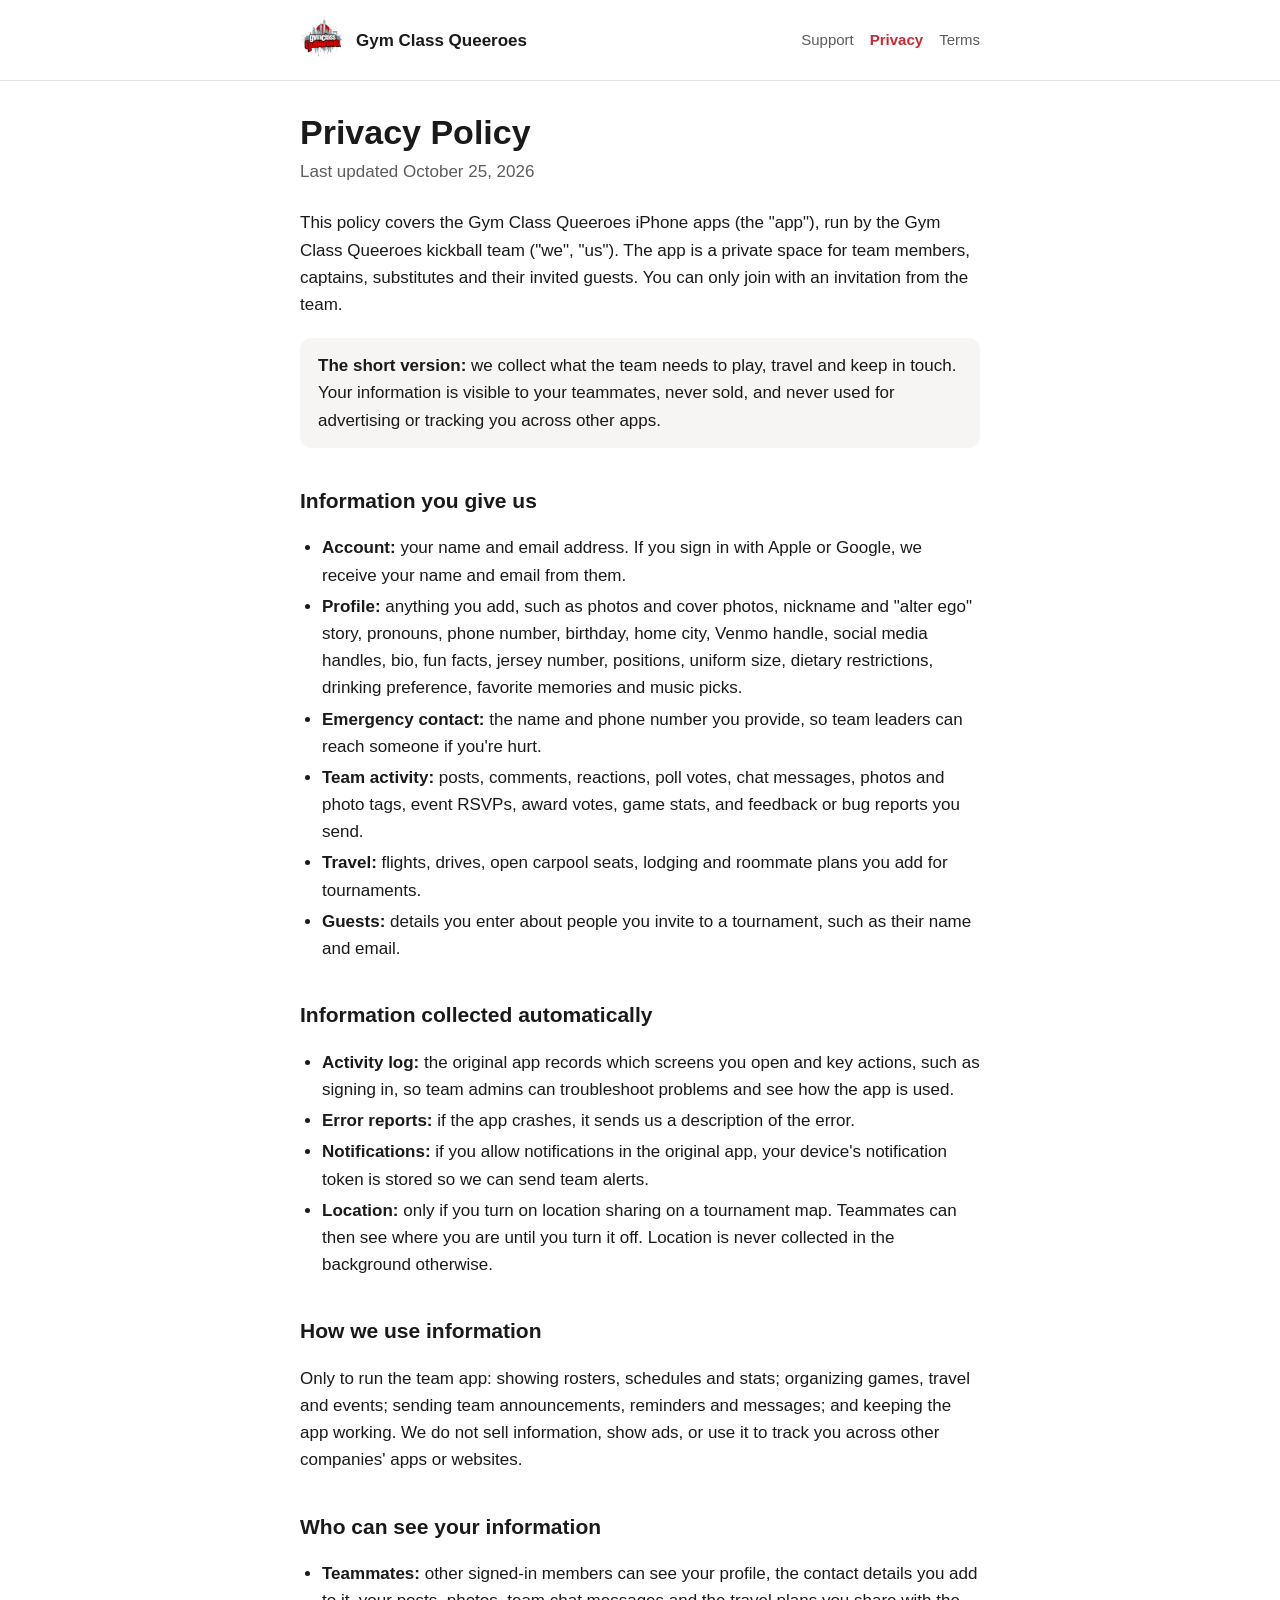
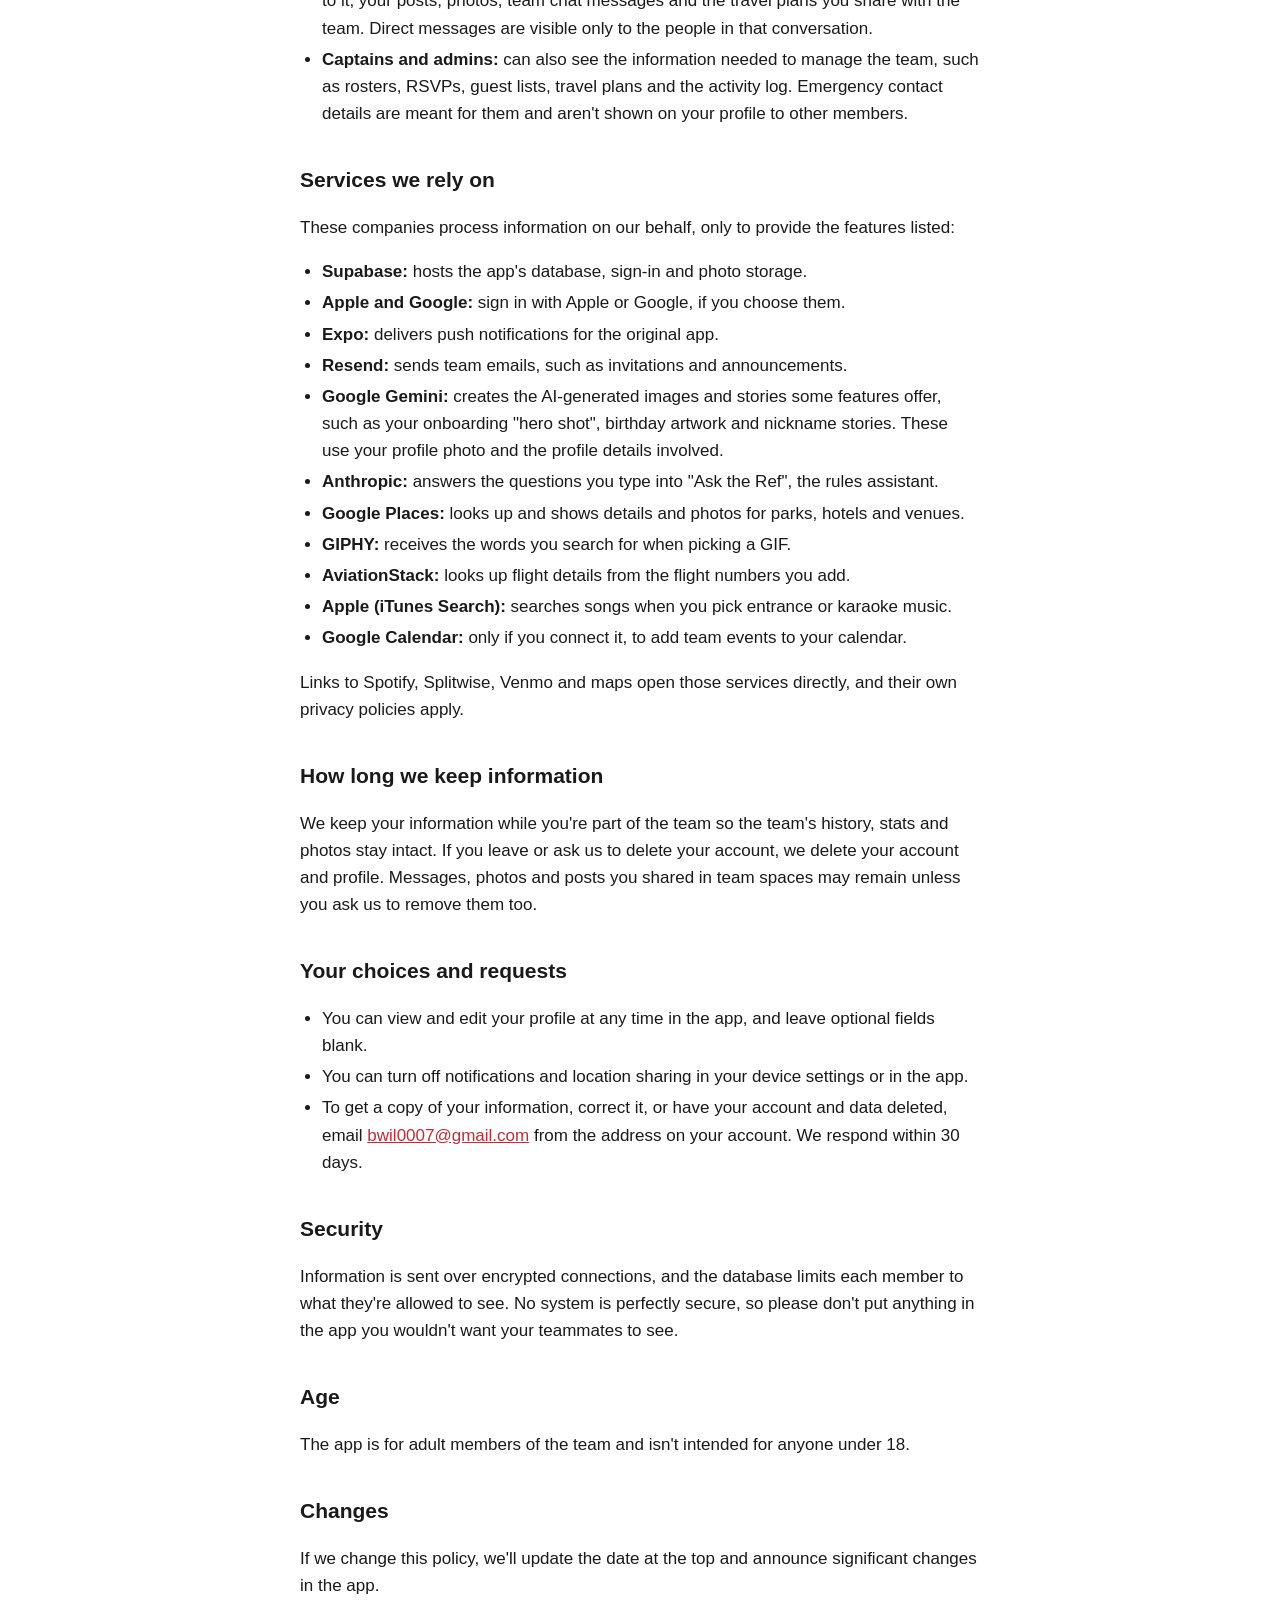
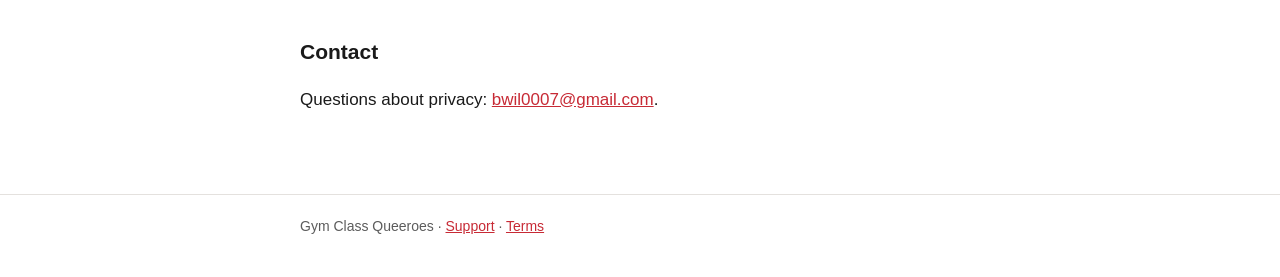
==== privacy/index.html @ 1c6af0f9 "Privacy, terms and support pages for the Gym Class Queeroes app Co-Authored-By: Claude Opus 5.5 <nor" ====
<!doctype html>
<html lang="en">
<head>
  <meta charset="utf-8">
  <meta name="viewport" content="width=device-width, initial-scale=1">
  <title>Privacy Policy · Gym Class Queeroes</title>
  <meta name="description" content="How the Gym Class Queeroes team app collects, uses and shares information.">
  <link rel="icon" href="/logo.png">
  <link rel="stylesheet" href="/style.css">
</head>
<body>
  <header><div class="wrap">
    <a class="home" href="/"><img src="/logo.png" alt=""></a>
    <a class="home" href="/">Gym Class Queeroes</a>
    <nav><a href="/support/">Support</a><a href="/privacy/" aria-current="page">Privacy</a><a href="/terms/">Terms</a></nav>
  </div></header>
  <main><div class="wrap">
    <h1>Privacy Policy</h1>
    <p class="updated">Last updated October 25, 2026</p>

    <p>This policy covers the Gym Class Queeroes iPhone apps (the "app"), run by the Gym Class Queeroes kickball team ("we", "us"). The app is a private space for team members, captains, substitutes and their invited guests. You can only join with an invitation from the team.</p>

    <div class="note"><strong>The short version:</strong> we collect what the team needs to play, travel and keep in touch. Your information is visible to your teammates, never sold, and never used for advertising or tracking you across other apps.</div>

    <h2>Information you give us</h2>
    <ul>
      <li><strong>Account:</strong> your name and email address. If you sign in with Apple or Google, we receive your name and email from them.</li>
      <li><strong>Profile:</strong> anything you add, such as photos and cover photos, nickname and "alter ego" story, pronouns, phone number, birthday, home city, Venmo handle, social media handles, bio, fun facts, jersey number, positions, uniform size, dietary restrictions, drinking preference, favorite memories and music picks.</li>
      <li><strong>Emergency contact:</strong> the name and phone number you provide, so team leaders can reach someone if you're hurt.</li>
      <li><strong>Team activity:</strong> posts, comments, reactions, poll votes, chat messages, photos and photo tags, event RSVPs, award votes, game stats, and feedback or bug reports you send.</li>
      <li><strong>Travel:</strong> flights, drives, open carpool seats, lodging and roommate plans you add for tournaments.</li>
      <li><strong>Guests:</strong> details you enter about people you invite to a tournament, such as their name and email.</li>
    </ul>

    <h2>Information collected automatically</h2>
    <ul>
      <li><strong>Activity log:</strong> the original app records which screens you open and key actions, such as signing in, so team admins can troubleshoot problems and see how the app is used.</li>
      <li><strong>Error reports:</strong> if the app crashes, it sends us a description of the error.</li>
      <li><strong>Notifications:</strong> if you allow notifications in the original app, your device's notification token is stored so we can send team alerts.</li>
      <li><strong>Location:</strong> only if you turn on location sharing on a tournament map. Teammates can then see where you are until you turn it off. Location is never collected in the background otherwise.</li>
    </ul>

    <h2>How we use information</h2>
    <p>Only to run the team app: showing rosters, schedules and stats; organizing games, travel and events; sending team announcements, reminders and messages; and keeping the app working. We do not sell information, show ads, or use it to track you across other companies' apps or websites.</p>

    <h2>Who can see your information</h2>
    <ul>
      <li><strong>Teammates:</strong> other signed-in members can see your profile, the contact details you add to it, your posts, photos, team chat messages and the travel plans you share with the team. Direct messages are visible only to the people in that conversation.</li>
      <li><strong>Captains and admins:</strong> can also see the information needed to manage the team, such as rosters, RSVPs, guest lists, travel plans and the activity log. Emergency contact details are meant for them and aren't shown on your profile to other members.</li>
    </ul>

    <h2>Services we rely on</h2>
    <p>These companies process information on our behalf, only to provide the features listed:</p>
    <ul>
      <li><strong>Supabase:</strong> hosts the app's database, sign-in and photo storage.</li>
      <li><strong>Apple and Google:</strong> sign in with Apple or Google, if you choose them.</li>
      <li><strong>Expo:</strong> delivers push notifications for the original app.</li>
      <li><strong>Resend:</strong> sends team emails, such as invitations and announcements.</li>
      <li><strong>Google Gemini:</strong> creates the AI-generated images and stories some features offer, such as your onboarding "hero shot", birthday artwork and nickname stories. These use your profile photo and the profile details involved.</li>
      <li><strong>Anthropic:</strong> answers the questions you type into "Ask the Ref", the rules assistant.</li>
      <li><strong>Google Places:</strong> looks up and shows details and photos for parks, hotels and venues.</li>
      <li><strong>GIPHY:</strong> receives the words you search for when picking a GIF.</li>
      <li><strong>AviationStack:</strong> looks up flight details from the flight numbers you add.</li>
      <li><strong>Apple (iTunes Search):</strong> searches songs when you pick entrance or karaoke music.</li>
      <li><strong>Google Calendar:</strong> only if you connect it, to add team events to your calendar.</li>
    </ul>
    <p>Links to Spotify, Splitwise, Venmo and maps open those services directly, and their own privacy policies apply.</p>

    <h2>How long we keep information</h2>
    <p>We keep your information while you're part of the team so the team's history, stats and photos stay intact. If you leave or ask us to delete your account, we delete your account and profile. Messages, photos and posts you shared in team spaces may remain unless you ask us to remove them too.</p>

    <h2>Your choices and requests</h2>
    <ul>
      <li>You can view and edit your profile at any time in the app, and leave optional fields blank.</li>
      <li>You can turn off notifications and location sharing in your device settings or in the app.</li>
      <li>To get a copy of your information, correct it, or have your account and data deleted, email <a href="mailto:bwil0007@gmail.com">bwil0007@gmail.com</a> from the address on your account. We respond within 30 days.</li>
    </ul>

    <h2>Security</h2>
    <p>Information is sent over encrypted connections, and the database limits each member to what they're allowed to see. No system is perfectly secure, so please don't put anything in the app you wouldn't want your teammates to see.</p>

    <h2>Age</h2>
    <p>The app is for adult members of the team and isn't intended for anyone under 18.</p>

    <h2>Changes</h2>
    <p>If we change this policy, we'll update the date at the top and announce significant changes in the app.</p>

    <h2>Contact</h2>
    <p>Questions about privacy: <a href="mailto:bwil0007@gmail.com">bwil0007@gmail.com</a>.</p>
  </div></main>
  <footer><div class="wrap">Gym Class Queeroes · <a href="/support/">Support</a> · <a href="/terms/">Terms</a></div></footer>
</body>
</html>
---- style.css ----
:root {
  --brand: #c72a35;
  --bg: #ffffff;
  --surface: #f6f5f4;
  --text: #1a1a1a;
  --muted: #5c5c5c;
  --line: #e4e1de;
}
@media (prefers-color-scheme: dark) {
  :root {
    --brand: #ff6b75;
    --bg: #0f0f0f;
    --surface: #1a1a1a;
    --text: #f2f2f2;
    --muted: #a8a8a8;
    --line: #2c2c2c;
  }
}
* { box-sizing: border-box; }
body {
  margin: 0;
  background: var(--bg);
  color: var(--text);
  font: 17px/1.6 -apple-system, BlinkMacSystemFont, "Segoe UI", Roboto, sans-serif;
}
header {
  border-bottom: 1px solid var(--line);
}
header .wrap {
  display: flex;
  align-items: center;
  gap: 12px;
  padding-top: 14px;
  padding-bottom: 14px;
}
header img { width: 44px; height: 44px; }
header a.home { color: var(--text); font-weight: 700; text-decoration: none; }
nav { margin-left: auto; display: flex; gap: 16px; font-size: 15px; }
nav a { color: var(--muted); text-decoration: none; }
nav a[aria-current="page"] { color: var(--brand); font-weight: 600; }
.wrap { max-width: 720px; margin: 0 auto; padding: 0 20px; }
main { padding: 32px 0 64px; }
h1 { font-size: 34px; line-height: 1.15; margin: 0 0 6px; }
h2 { font-size: 21px; margin: 36px 0 8px; }
.updated { color: var(--muted); margin: 0 0 24px; }
a { color: var(--brand); }
ul { padding-left: 22px; }
li { margin: 4px 0; }
.note {
  background: var(--surface);
  border-radius: 12px;
  padding: 14px 18px;
  margin: 20px 0;
}
.hero { text-align: center; padding-top: 24px; }
.hero img { width: 200px; height: auto; }
.cards { display: grid; gap: 12px; margin-top: 28px; }
.cards a {
  display: block;
  background: var(--surface);
  border-radius: 12px;
  padding: 16px 18px;
  color: var(--text);
  text-decoration: none;
  font-weight: 600;
}
.cards span { display: block; color: var(--muted); font-weight: 400; font-size: 15px; }
footer { border-top: 1px solid var(--line); color: var(--muted); font-size: 14px; padding: 20px 0 40px; }
@media (max-width: 520px) {
  h1 { font-size: 28px; }
  nav { gap: 12px; }
}
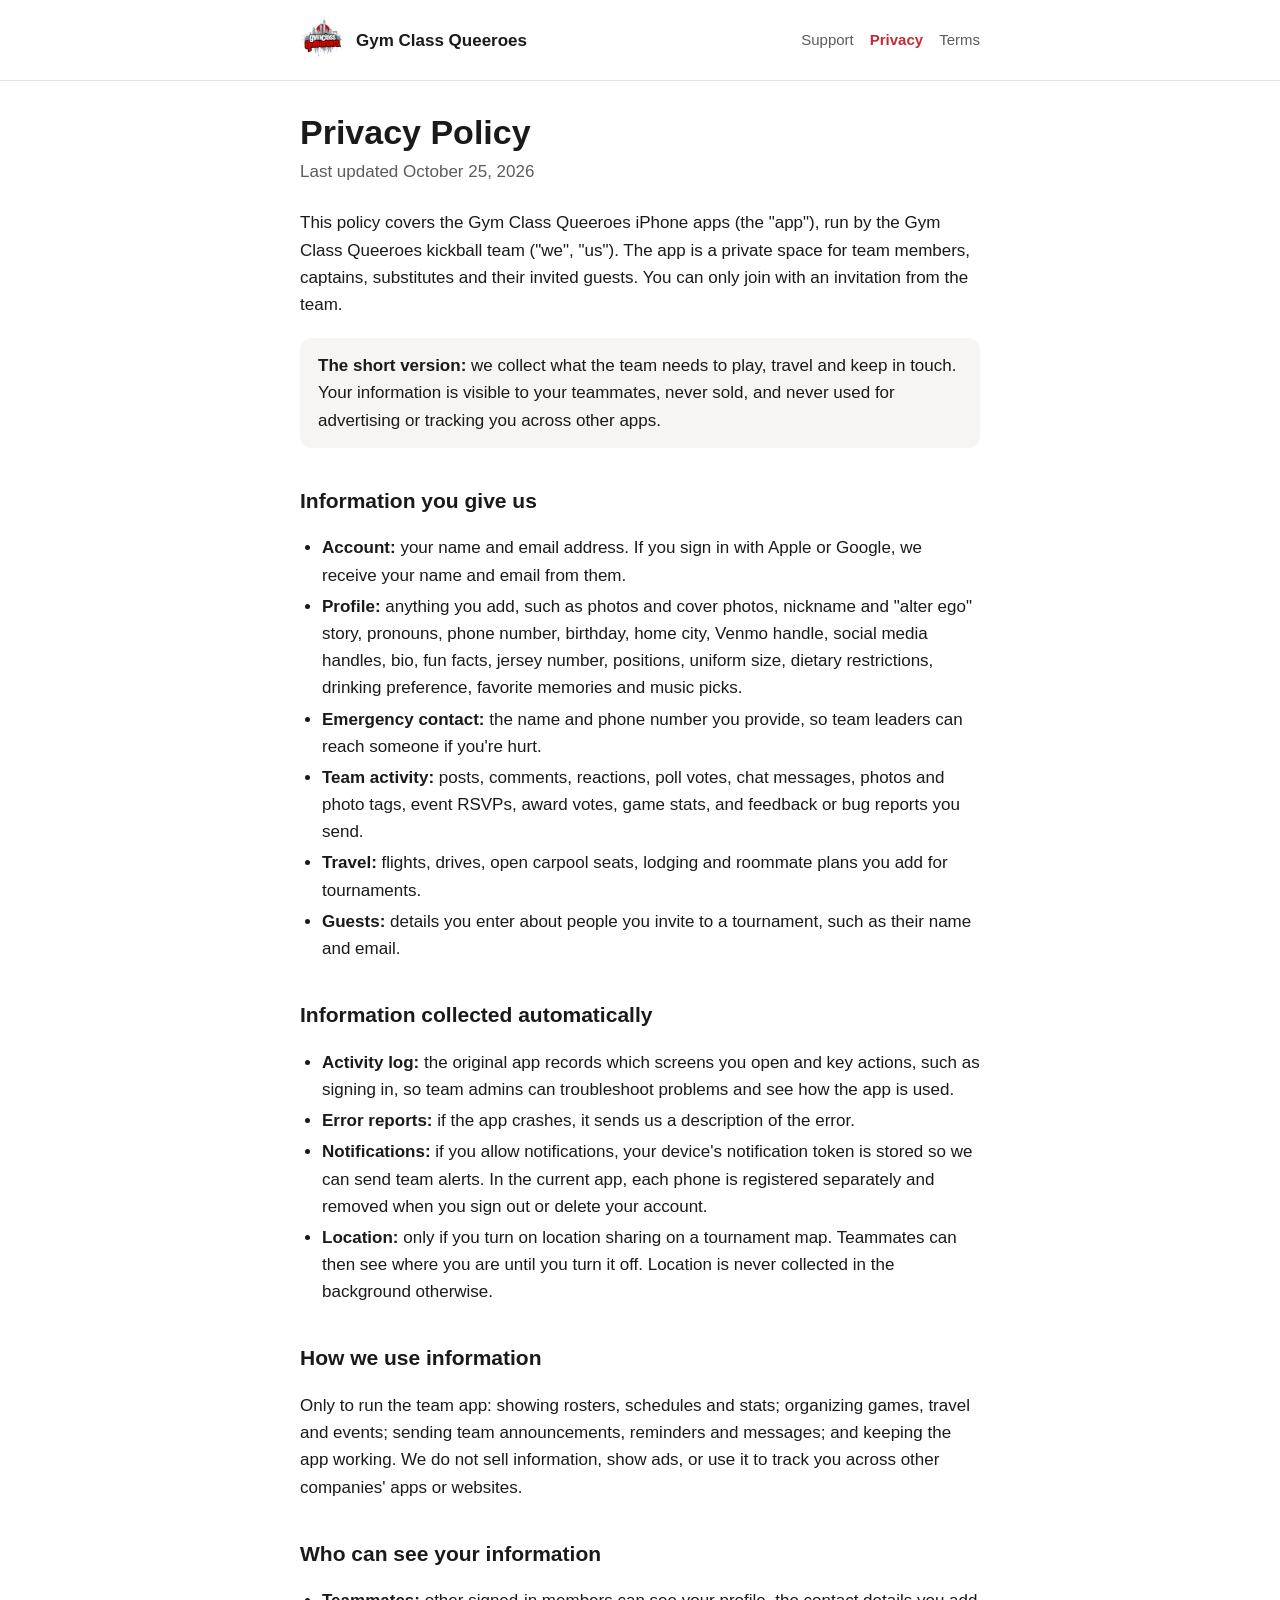
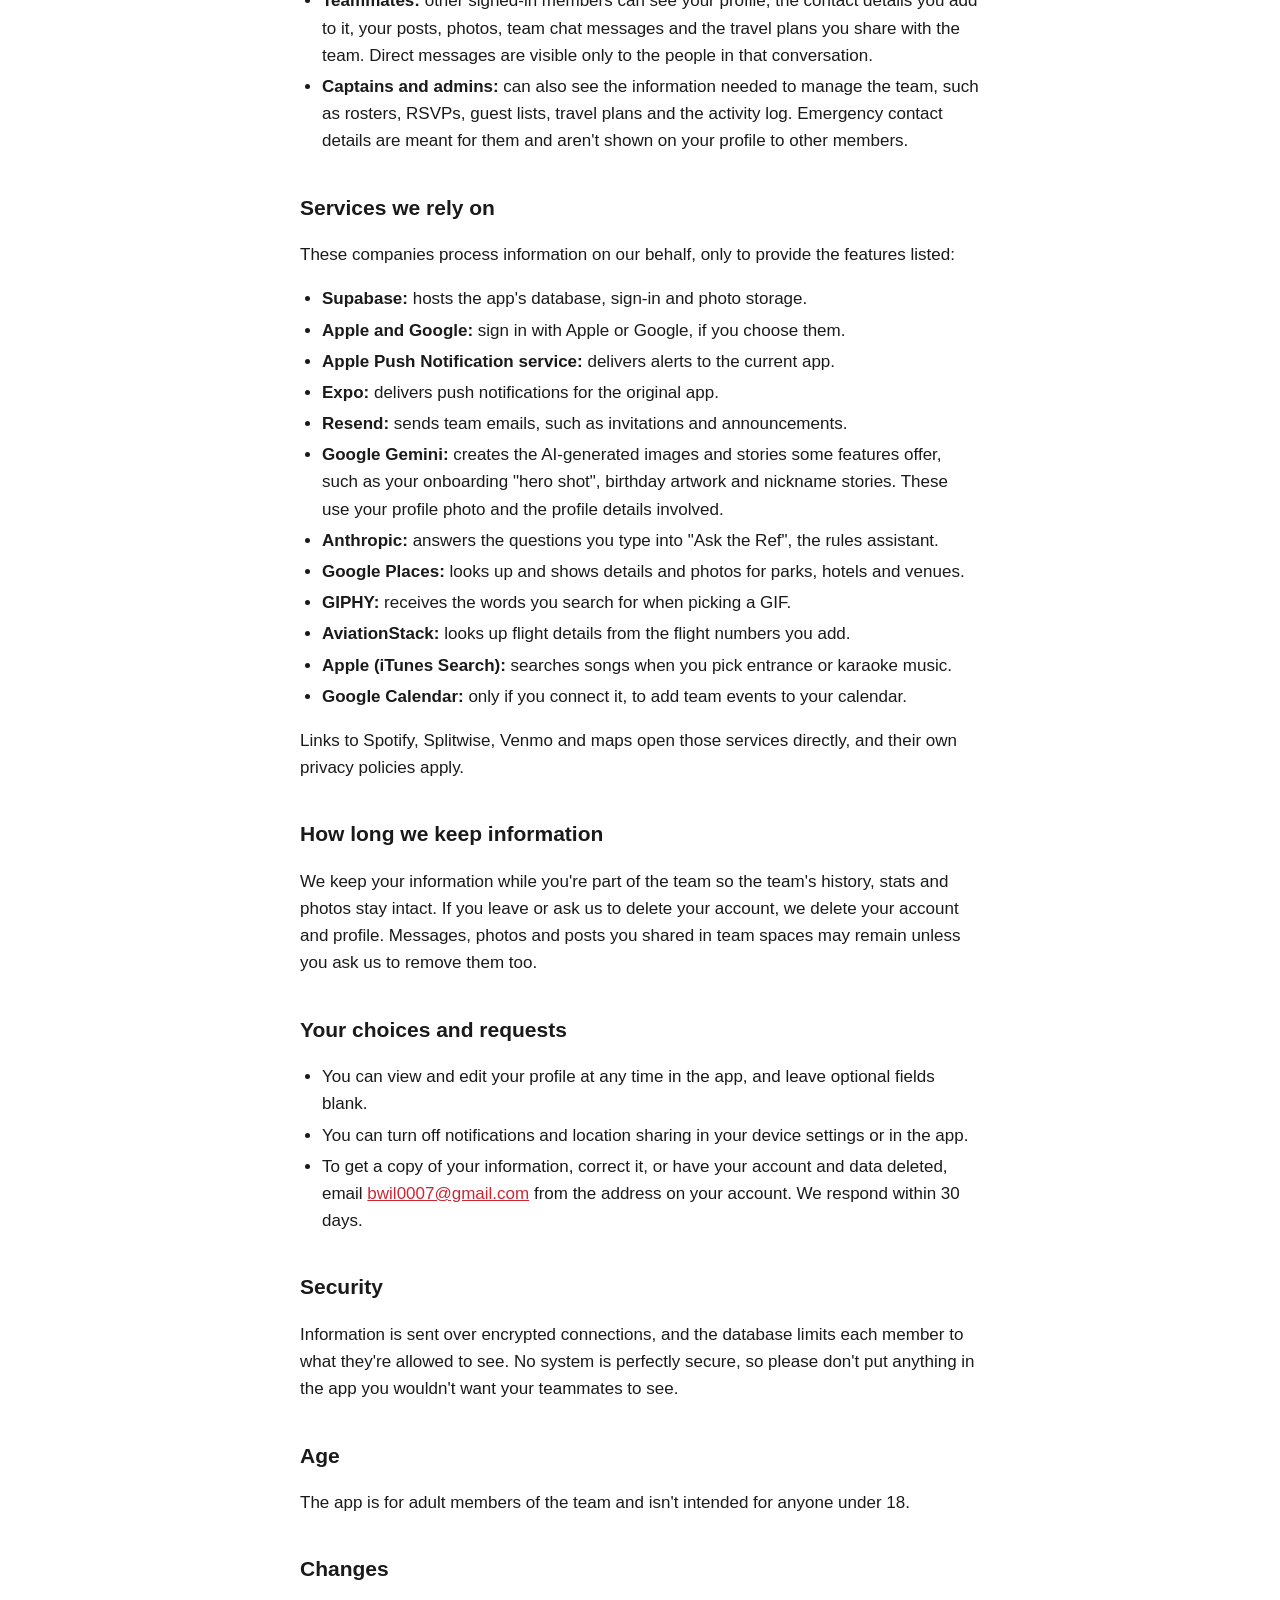
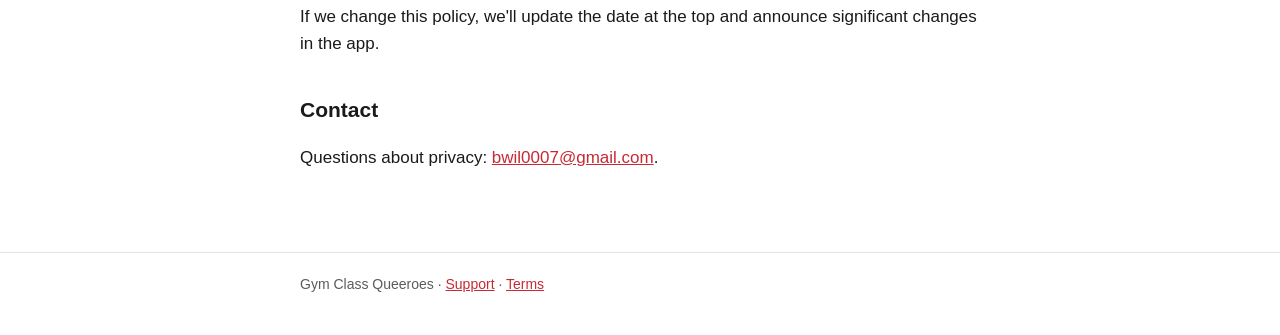
==== commit 9f8eb4ee: "Privacy: notification tokens for the current app and Apple push delivery Co-Authored-By: Claude Opus" ====
--- a/privacy/index.html
+++ b/privacy/index.html
@@ -36,7 +36,7 @@
     <ul>
       <li><strong>Activity log:</strong> the original app records which screens you open and key actions, such as signing in, so team admins can troubleshoot problems and see how the app is used.</li>
       <li><strong>Error reports:</strong> if the app crashes, it sends us a description of the error.</li>
-      <li><strong>Notifications:</strong> if you allow notifications in the original app, your device's notification token is stored so we can send team alerts.</li>
+      <li><strong>Notifications:</strong> if you allow notifications, your device's notification token is stored so we can send team alerts. In the current app, each phone is registered separately and removed when you sign out or delete your account.</li>
       <li><strong>Location:</strong> only if you turn on location sharing on a tournament map. Teammates can then see where you are until you turn it off. Location is never collected in the background otherwise.</li>
     </ul>
 
@@ -54,6 +54,7 @@
     <ul>
       <li><strong>Supabase:</strong> hosts the app's database, sign-in and photo storage.</li>
       <li><strong>Apple and Google:</strong> sign in with Apple or Google, if you choose them.</li>
+      <li><strong>Apple Push Notification service:</strong> delivers alerts to the current app.</li>
       <li><strong>Expo:</strong> delivers push notifications for the original app.</li>
       <li><strong>Resend:</strong> sends team emails, such as invitations and announcements.</li>
       <li><strong>Google Gemini:</strong> creates the AI-generated images and stories some features offer, such as your onboarding "hero shot", birthday artwork and nickname stories. These use your profile photo and the profile details involved.</li>
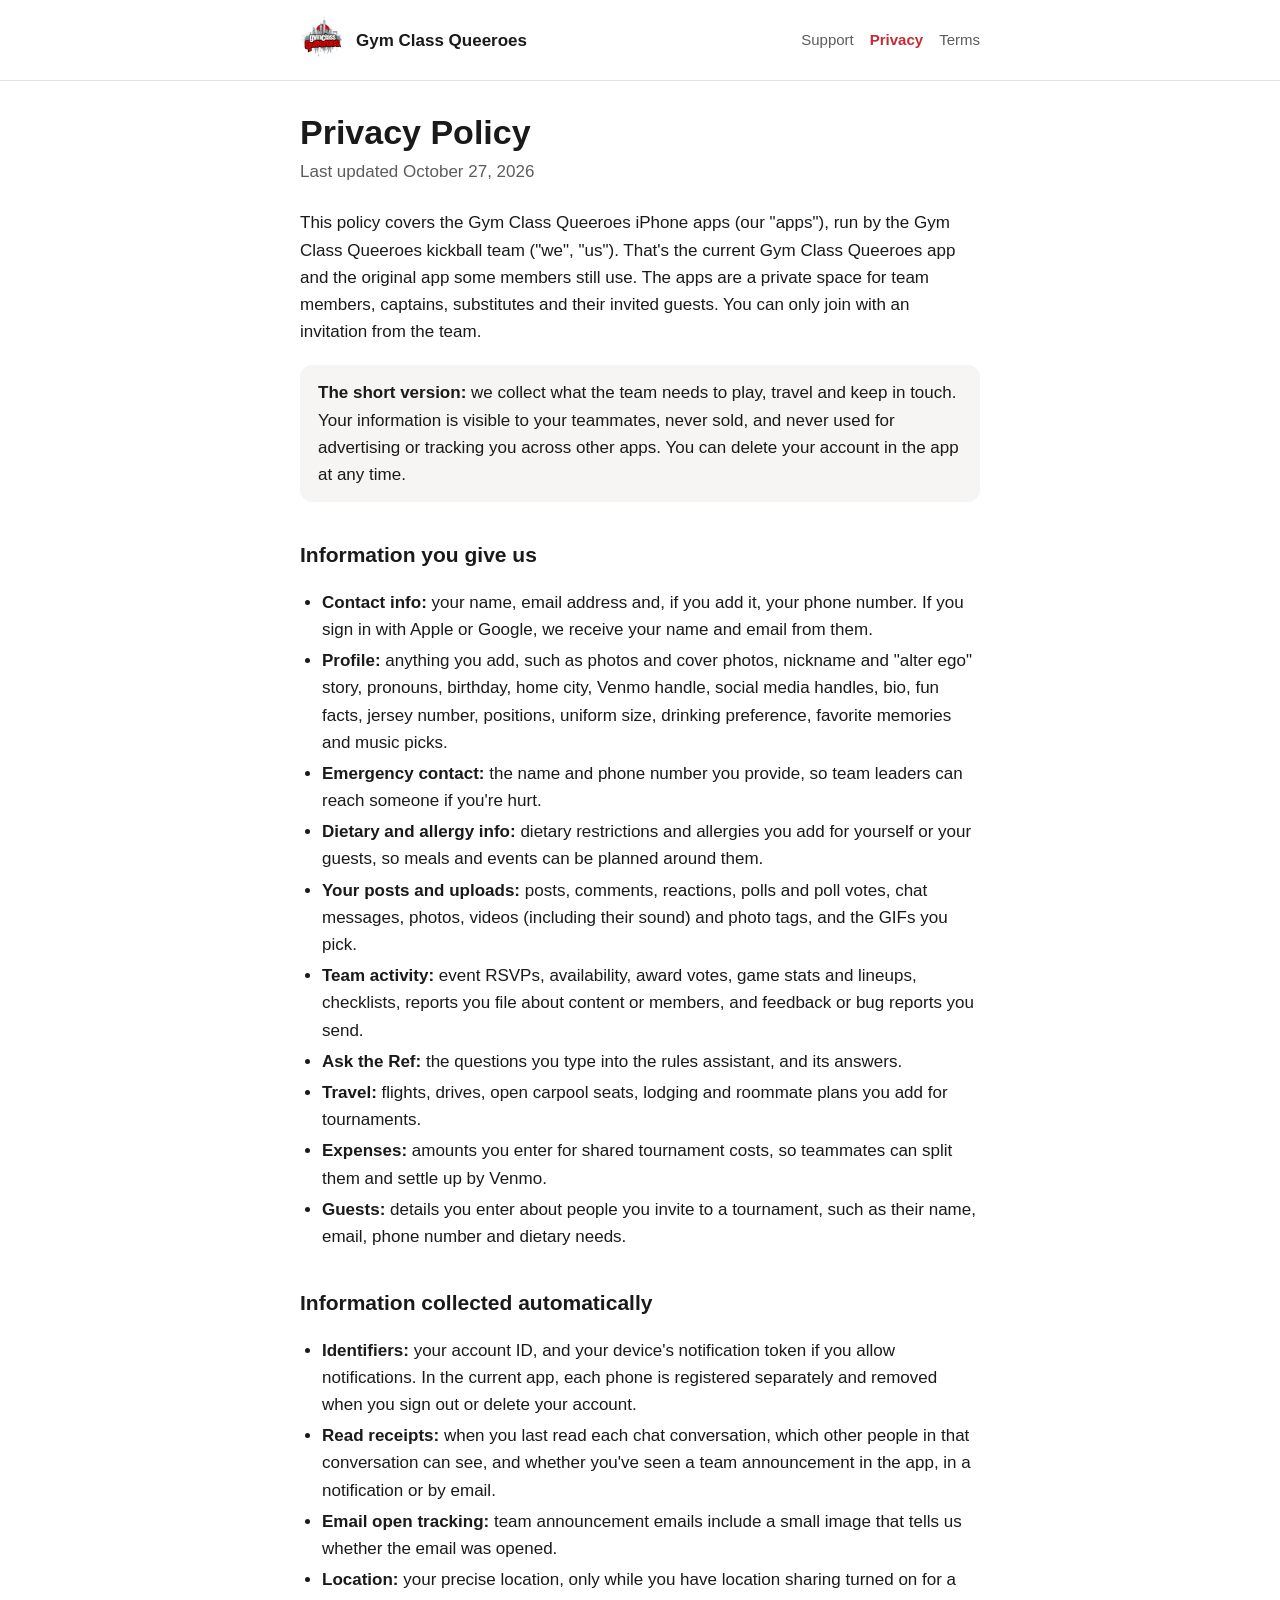
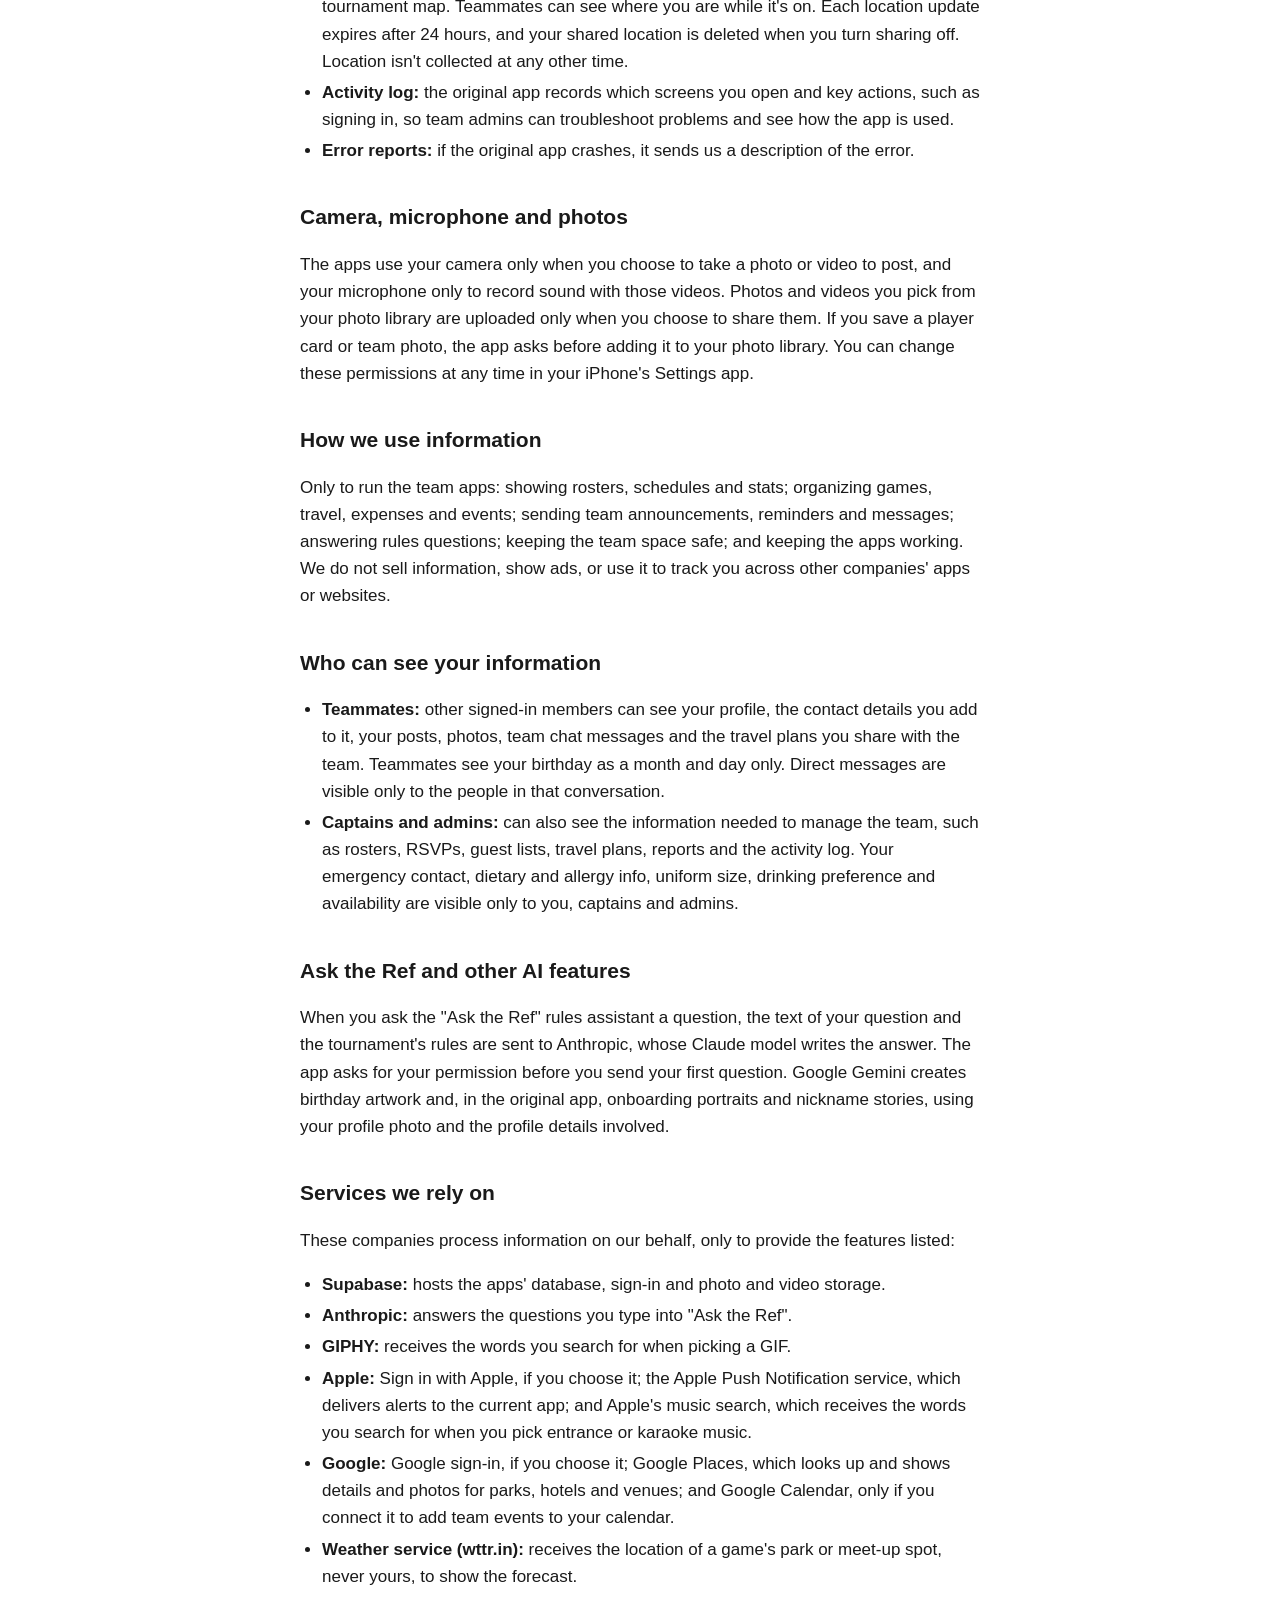
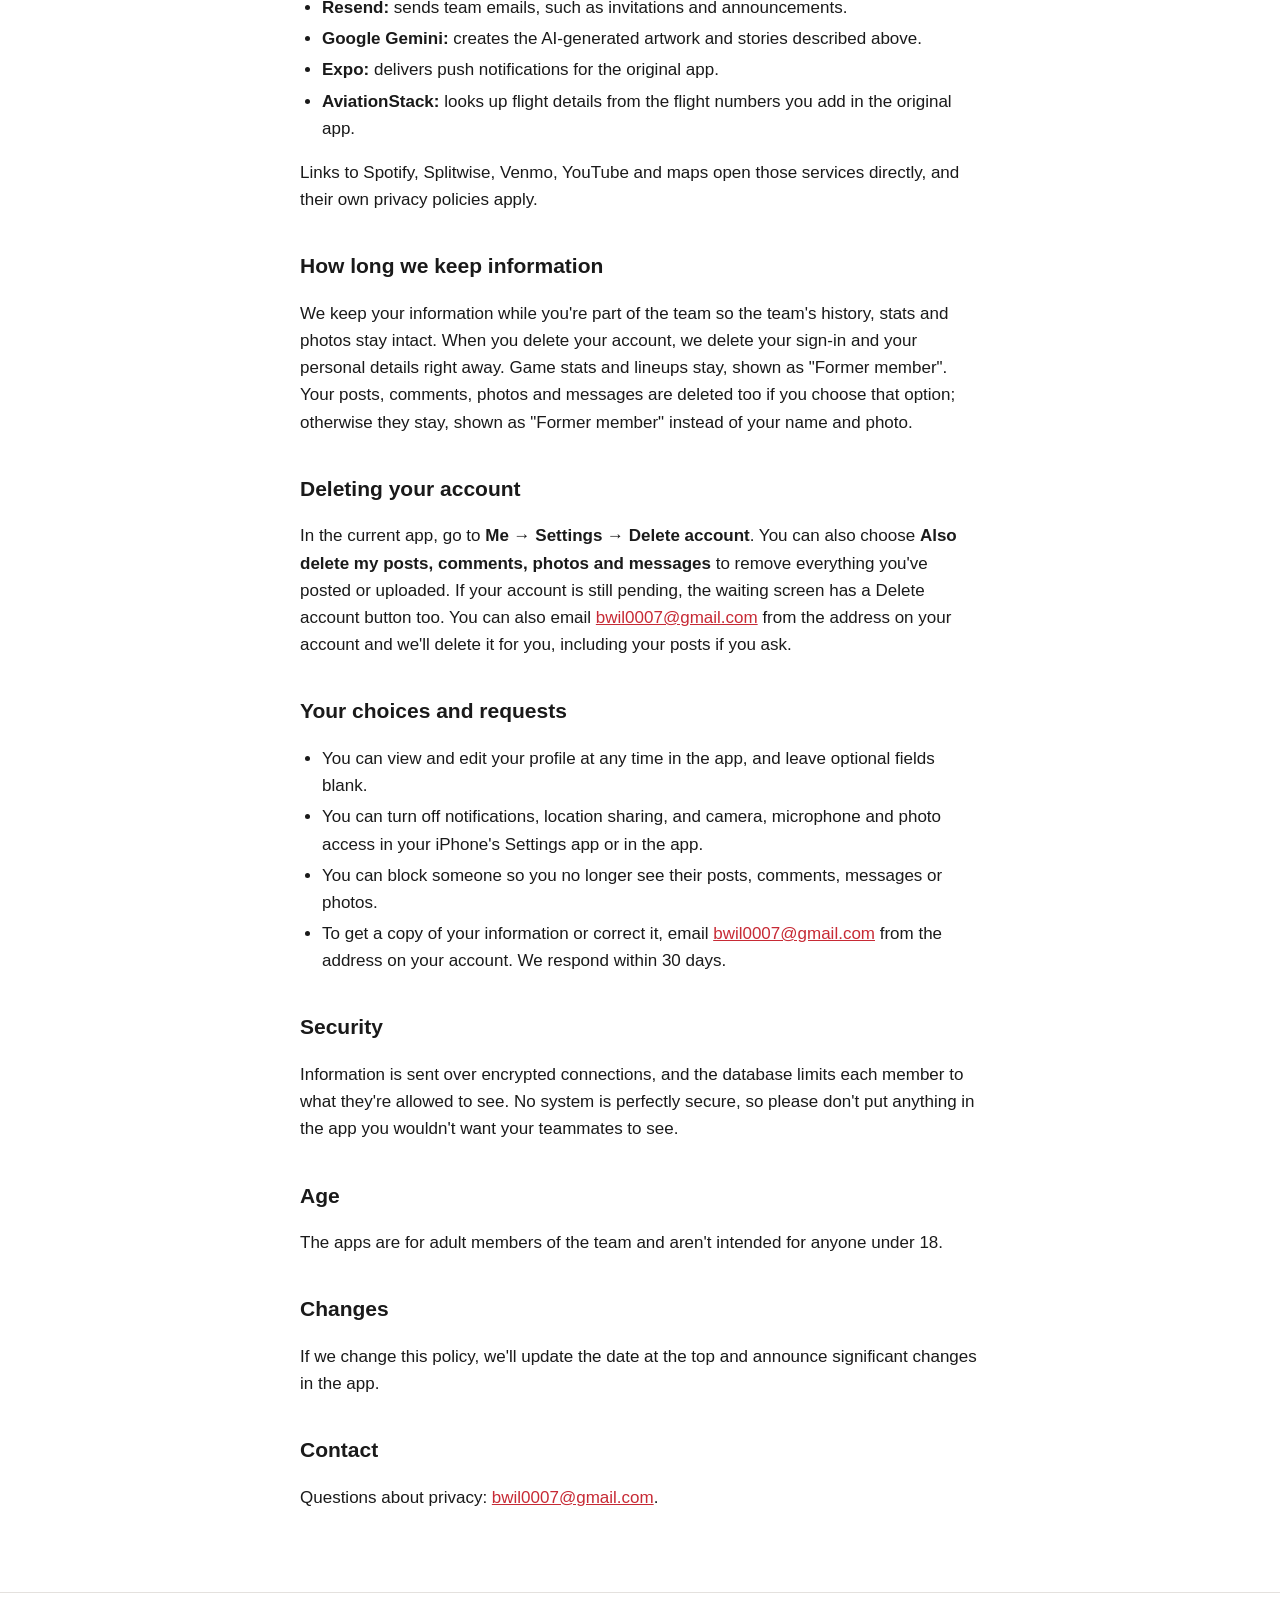
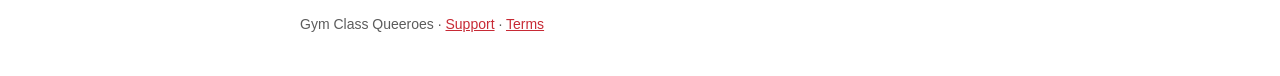
==== commit 7c84f5f3: "Privacy, terms and support: match the current app Privacy: camera, microphone and photo library use;" ====
--- a/privacy/index.html
+++ b/privacy/index.html
@@ -4,7 +4,7 @@
   <meta charset="utf-8">
   <meta name="viewport" content="width=device-width, initial-scale=1">
   <title>Privacy Policy · Gym Class Queeroes</title>
-  <meta name="description" content="How the Gym Class Queeroes team app collects, uses and shares information.">
+  <meta name="description" content="How the Gym Class Queeroes team apps collect, use and share information.">
   <link rel="icon" href="/logo.png">
   <link rel="stylesheet" href="/style.css">
 </head>
@@ -16,72 +16,86 @@
   </div></header>
   <main><div class="wrap">
     <h1>Privacy Policy</h1>
-    <p class="updated">Last updated October 25, 2026</p>
+    <p class="updated">Last updated October 27, 2026</p>
 
-    <p>This policy covers the Gym Class Queeroes iPhone apps (the "app"), run by the Gym Class Queeroes kickball team ("we", "us"). The app is a private space for team members, captains, substitutes and their invited guests. You can only join with an invitation from the team.</p>
+    <p>This policy covers the Gym Class Queeroes iPhone apps (our "apps"), run by the Gym Class Queeroes kickball team ("we", "us"). That's the current Gym Class Queeroes app and the original app some members still use. The apps are a private space for team members, captains, substitutes and their invited guests. You can only join with an invitation from the team.</p>
 
-    <div class="note"><strong>The short version:</strong> we collect what the team needs to play, travel and keep in touch. Your information is visible to your teammates, never sold, and never used for advertising or tracking you across other apps.</div>
+    <div class="note"><strong>The short version:</strong> we collect what the team needs to play, travel and keep in touch. Your information is visible to your teammates, never sold, and never used for advertising or tracking you across other apps. You can delete your account in the app at any time.</div>
 
     <h2>Information you give us</h2>
     <ul>
-      <li><strong>Account:</strong> your name and email address. If you sign in with Apple or Google, we receive your name and email from them.</li>
-      <li><strong>Profile:</strong> anything you add, such as photos and cover photos, nickname and "alter ego" story, pronouns, phone number, birthday, home city, Venmo handle, social media handles, bio, fun facts, jersey number, positions, uniform size, dietary restrictions, drinking preference, favorite memories and music picks.</li>
+      <li><strong>Contact info:</strong> your name, email address and, if you add it, your phone number. If you sign in with Apple or Google, we receive your name and email from them.</li>
+      <li><strong>Profile:</strong> anything you add, such as photos and cover photos, nickname and "alter ego" story, pronouns, birthday, home city, Venmo handle, social media handles, bio, fun facts, jersey number, positions, uniform size, drinking preference, favorite memories and music picks.</li>
       <li><strong>Emergency contact:</strong> the name and phone number you provide, so team leaders can reach someone if you're hurt.</li>
-      <li><strong>Team activity:</strong> posts, comments, reactions, poll votes, chat messages, photos and photo tags, event RSVPs, award votes, game stats, and feedback or bug reports you send.</li>
+      <li><strong>Dietary and allergy info:</strong> dietary restrictions and allergies you add for yourself or your guests, so meals and events can be planned around them.</li>
+      <li><strong>Your posts and uploads:</strong> posts, comments, reactions, polls and poll votes, chat messages, photos, videos (including their sound) and photo tags, and the GIFs you pick.</li>
+      <li><strong>Team activity:</strong> event RSVPs, availability, award votes, game stats and lineups, checklists, reports you file about content or members, and feedback or bug reports you send.</li>
+      <li><strong>Ask the Ref:</strong> the questions you type into the rules assistant, and its answers.</li>
       <li><strong>Travel:</strong> flights, drives, open carpool seats, lodging and roommate plans you add for tournaments.</li>
-      <li><strong>Guests:</strong> details you enter about people you invite to a tournament, such as their name and email.</li>
+      <li><strong>Expenses:</strong> amounts you enter for shared tournament costs, so teammates can split them and settle up by Venmo.</li>
+      <li><strong>Guests:</strong> details you enter about people you invite to a tournament, such as their name, email, phone number and dietary needs.</li>
     </ul>
 
     <h2>Information collected automatically</h2>
     <ul>
+      <li><strong>Identifiers:</strong> your account ID, and your device's notification token if you allow notifications. In the current app, each phone is registered separately and removed when you sign out or delete your account.</li>
+      <li><strong>Read receipts:</strong> when you last read each chat conversation, which other people in that conversation can see, and whether you've seen a team announcement in the app, in a notification or by email.</li>
+      <li><strong>Email open tracking:</strong> team announcement emails include a small image that tells us whether the email was opened.</li>
+      <li><strong>Location:</strong> your precise location, only while you have location sharing turned on for a tournament map. Teammates can see where you are while it's on. Each location update expires after 24 hours, and your shared location is deleted when you turn sharing off. Location isn't collected at any other time.</li>
       <li><strong>Activity log:</strong> the original app records which screens you open and key actions, such as signing in, so team admins can troubleshoot problems and see how the app is used.</li>
-      <li><strong>Error reports:</strong> if the app crashes, it sends us a description of the error.</li>
-      <li><strong>Notifications:</strong> if you allow notifications, your device's notification token is stored so we can send team alerts. In the current app, each phone is registered separately and removed when you sign out or delete your account.</li>
-      <li><strong>Location:</strong> only if you turn on location sharing on a tournament map. Teammates can then see where you are until you turn it off. Location is never collected in the background otherwise.</li>
+      <li><strong>Error reports:</strong> if the original app crashes, it sends us a description of the error.</li>
     </ul>
 
+    <h2>Camera, microphone and photos</h2>
+    <p>The apps use your camera only when you choose to take a photo or video to post, and your microphone only to record sound with those videos. Photos and videos you pick from your photo library are uploaded only when you choose to share them. If you save a player card or team photo, the app asks before adding it to your photo library. You can change these permissions at any time in your iPhone's Settings app.</p>
+
     <h2>How we use information</h2>
-    <p>Only to run the team app: showing rosters, schedules and stats; organizing games, travel and events; sending team announcements, reminders and messages; and keeping the app working. We do not sell information, show ads, or use it to track you across other companies' apps or websites.</p>
+    <p>Only to run the team apps: showing rosters, schedules and stats; organizing games, travel, expenses and events; sending team announcements, reminders and messages; answering rules questions; keeping the team space safe; and keeping the apps working. We do not sell information, show ads, or use it to track you across other companies' apps or websites.</p>
 
     <h2>Who can see your information</h2>
     <ul>
-      <li><strong>Teammates:</strong> other signed-in members can see your profile, the contact details you add to it, your posts, photos, team chat messages and the travel plans you share with the team. Direct messages are visible only to the people in that conversation.</li>
-      <li><strong>Captains and admins:</strong> can also see the information needed to manage the team, such as rosters, RSVPs, guest lists, travel plans and the activity log. Emergency contact details are meant for them and aren't shown on your profile to other members.</li>
+      <li><strong>Teammates:</strong> other signed-in members can see your profile, the contact details you add to it, your posts, photos, team chat messages and the travel plans you share with the team. Teammates see your birthday as a month and day only. Direct messages are visible only to the people in that conversation.</li>
+      <li><strong>Captains and admins:</strong> can also see the information needed to manage the team, such as rosters, RSVPs, guest lists, travel plans, reports and the activity log. Your emergency contact, dietary and allergy info, uniform size, drinking preference and availability are visible only to you, captains and admins.</li>
     </ul>
+
+    <h2>Ask the Ref and other AI features</h2>
+    <p>When you ask the "Ask the Ref" rules assistant a question, the text of your question and the tournament's rules are sent to Anthropic, whose Claude model writes the answer. The app asks for your permission before you send your first question. Google Gemini creates birthday artwork and, in the original app, onboarding portraits and nickname stories, using your profile photo and the profile details involved.</p>
 
     <h2>Services we rely on</h2>
     <p>These companies process information on our behalf, only to provide the features listed:</p>
     <ul>
-      <li><strong>Supabase:</strong> hosts the app's database, sign-in and photo storage.</li>
-      <li><strong>Apple and Google:</strong> sign in with Apple or Google, if you choose them.</li>
-      <li><strong>Apple Push Notification service:</strong> delivers alerts to the current app.</li>
+      <li><strong>Supabase:</strong> hosts the apps' database, sign-in and photo and video storage.</li>
+      <li><strong>Anthropic:</strong> answers the questions you type into "Ask the Ref".</li>
+      <li><strong>GIPHY:</strong> receives the words you search for when picking a GIF.</li>
+      <li><strong>Apple:</strong> Sign in with Apple, if you choose it; the Apple Push Notification service, which delivers alerts to the current app; and Apple's music search, which receives the words you search for when you pick entrance or karaoke music.</li>
+      <li><strong>Google:</strong> Google sign-in, if you choose it; Google Places, which looks up and shows details and photos for parks, hotels and venues; and Google Calendar, only if you connect it to add team events to your calendar.</li>
+      <li><strong>Weather service (wttr.in):</strong> receives the location of a game's park or meet-up spot, never yours, to show the forecast.</li>
+      <li><strong>Resend:</strong> sends team emails, such as invitations and announcements.</li>
+      <li><strong>Google Gemini:</strong> creates the AI-generated artwork and stories described above.</li>
       <li><strong>Expo:</strong> delivers push notifications for the original app.</li>
-      <li><strong>Resend:</strong> sends team emails, such as invitations and announcements.</li>
-      <li><strong>Google Gemini:</strong> creates the AI-generated images and stories some features offer, such as your onboarding "hero shot", birthday artwork and nickname stories. These use your profile photo and the profile details involved.</li>
-      <li><strong>Anthropic:</strong> answers the questions you type into "Ask the Ref", the rules assistant.</li>
-      <li><strong>Google Places:</strong> looks up and shows details and photos for parks, hotels and venues.</li>
-      <li><strong>GIPHY:</strong> receives the words you search for when picking a GIF.</li>
-      <li><strong>AviationStack:</strong> looks up flight details from the flight numbers you add.</li>
-      <li><strong>Apple (iTunes Search):</strong> searches songs when you pick entrance or karaoke music.</li>
-      <li><strong>Google Calendar:</strong> only if you connect it, to add team events to your calendar.</li>
+      <li><strong>AviationStack:</strong> looks up flight details from the flight numbers you add in the original app.</li>
     </ul>
-    <p>Links to Spotify, Splitwise, Venmo and maps open those services directly, and their own privacy policies apply.</p>
+    <p>Links to Spotify, Splitwise, Venmo, YouTube and maps open those services directly, and their own privacy policies apply.</p>
 
     <h2>How long we keep information</h2>
-    <p>We keep your information while you're part of the team so the team's history, stats and photos stay intact. If you leave or ask us to delete your account, we delete your account and profile. Messages, photos and posts you shared in team spaces may remain unless you ask us to remove them too.</p>
+    <p>We keep your information while you're part of the team so the team's history, stats and photos stay intact. When you delete your account, we delete your sign-in and your personal details right away. Game stats and lineups stay, shown as "Former member". Your posts, comments, photos and messages are deleted too if you choose that option; otherwise they stay, shown as "Former member" instead of your name and photo.</p>
+
+    <h2>Deleting your account</h2>
+    <p>In the current app, go to <strong>Me → Settings → Delete account</strong>. You can also choose <strong>Also delete my posts, comments, photos and messages</strong> to remove everything you've posted or uploaded. If your account is still pending, the waiting screen has a Delete account button too. You can also email <a href="mailto:bwil0007@gmail.com">bwil0007@gmail.com</a> from the address on your account and we'll delete it for you, including your posts if you ask.</p>
 
     <h2>Your choices and requests</h2>
     <ul>
       <li>You can view and edit your profile at any time in the app, and leave optional fields blank.</li>
-      <li>You can turn off notifications and location sharing in your device settings or in the app.</li>
-      <li>To get a copy of your information, correct it, or have your account and data deleted, email <a href="mailto:bwil0007@gmail.com">bwil0007@gmail.com</a> from the address on your account. We respond within 30 days.</li>
+      <li>You can turn off notifications, location sharing, and camera, microphone and photo access in your iPhone's Settings app or in the app.</li>
+      <li>You can block someone so you no longer see their posts, comments, messages or photos.</li>
+      <li>To get a copy of your information or correct it, email <a href="mailto:bwil0007@gmail.com">bwil0007@gmail.com</a> from the address on your account. We respond within 30 days.</li>
     </ul>
 
     <h2>Security</h2>
     <p>Information is sent over encrypted connections, and the database limits each member to what they're allowed to see. No system is perfectly secure, so please don't put anything in the app you wouldn't want your teammates to see.</p>
 
     <h2>Age</h2>
-    <p>The app is for adult members of the team and isn't intended for anyone under 18.</p>
+    <p>The apps are for adult members of the team and aren't intended for anyone under 18.</p>
 
     <h2>Changes</h2>
     <p>If we change this policy, we'll update the date at the top and announce significant changes in the app.</p>
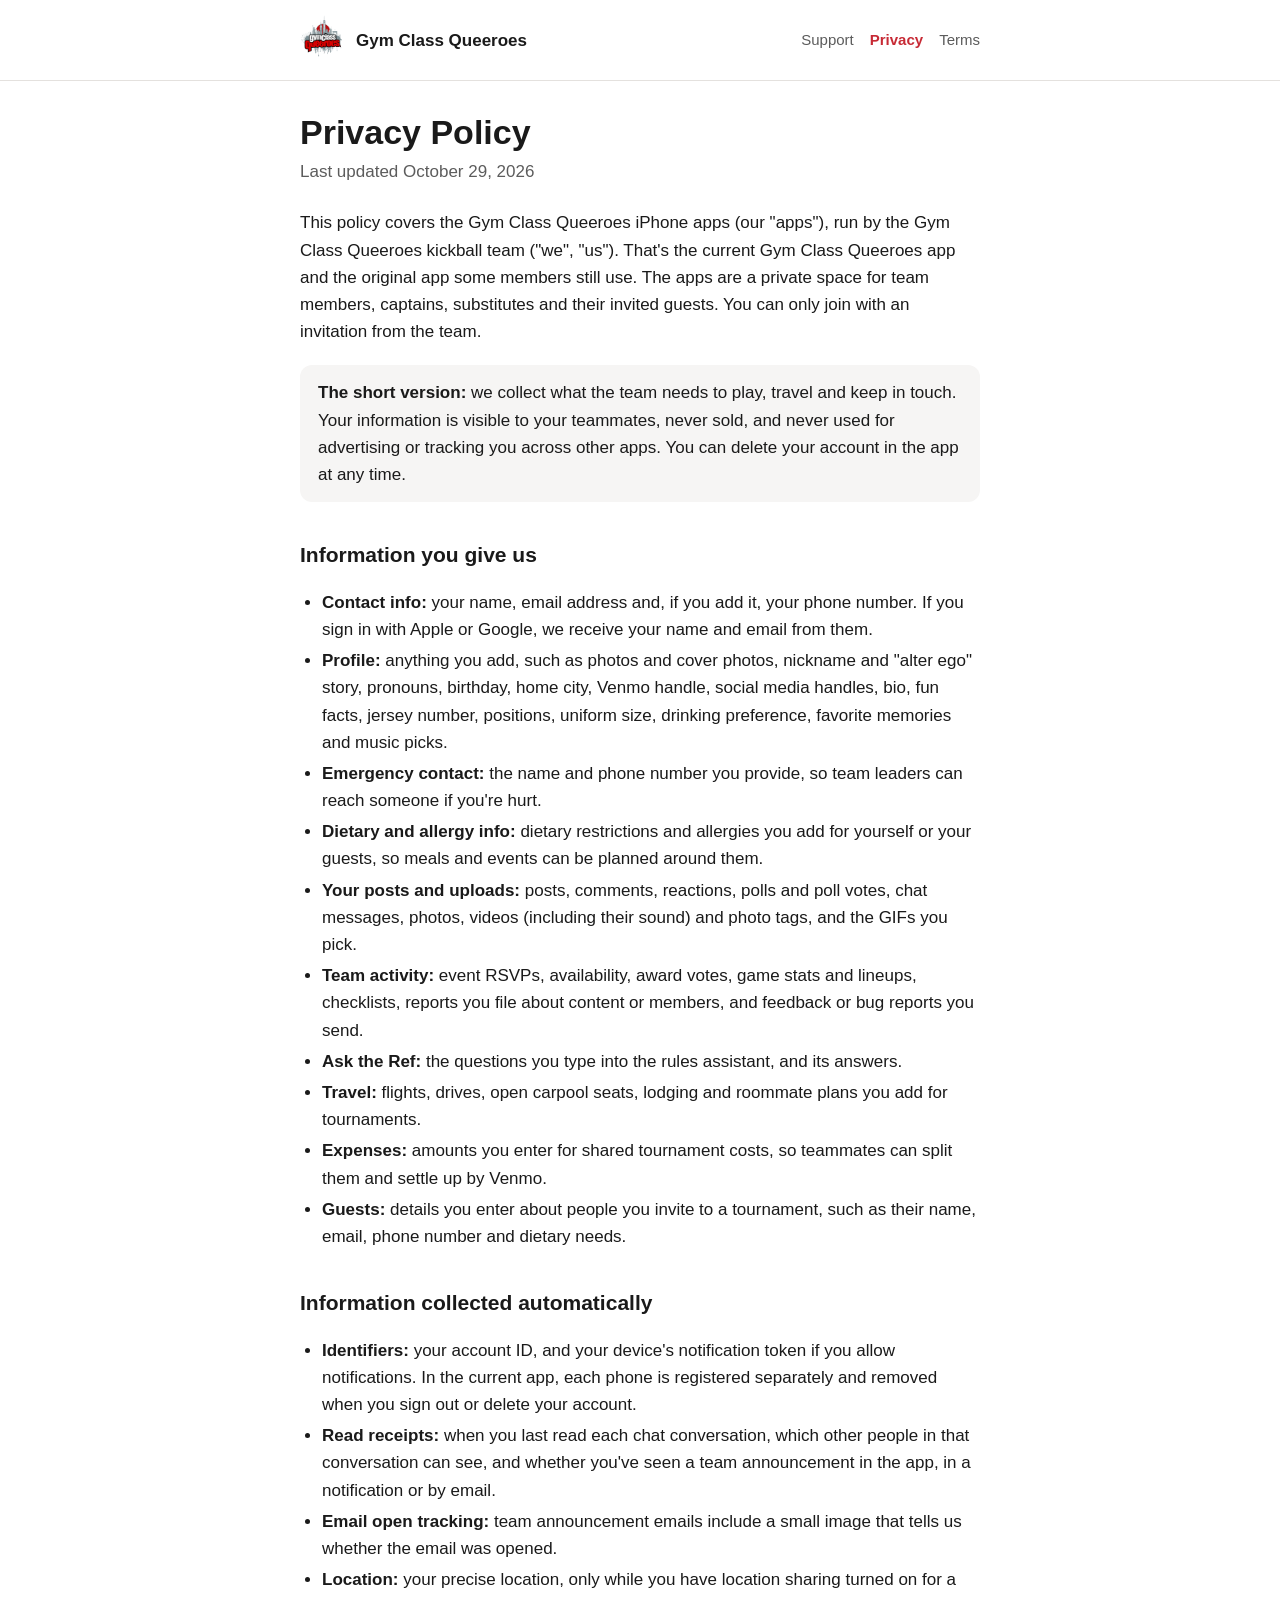
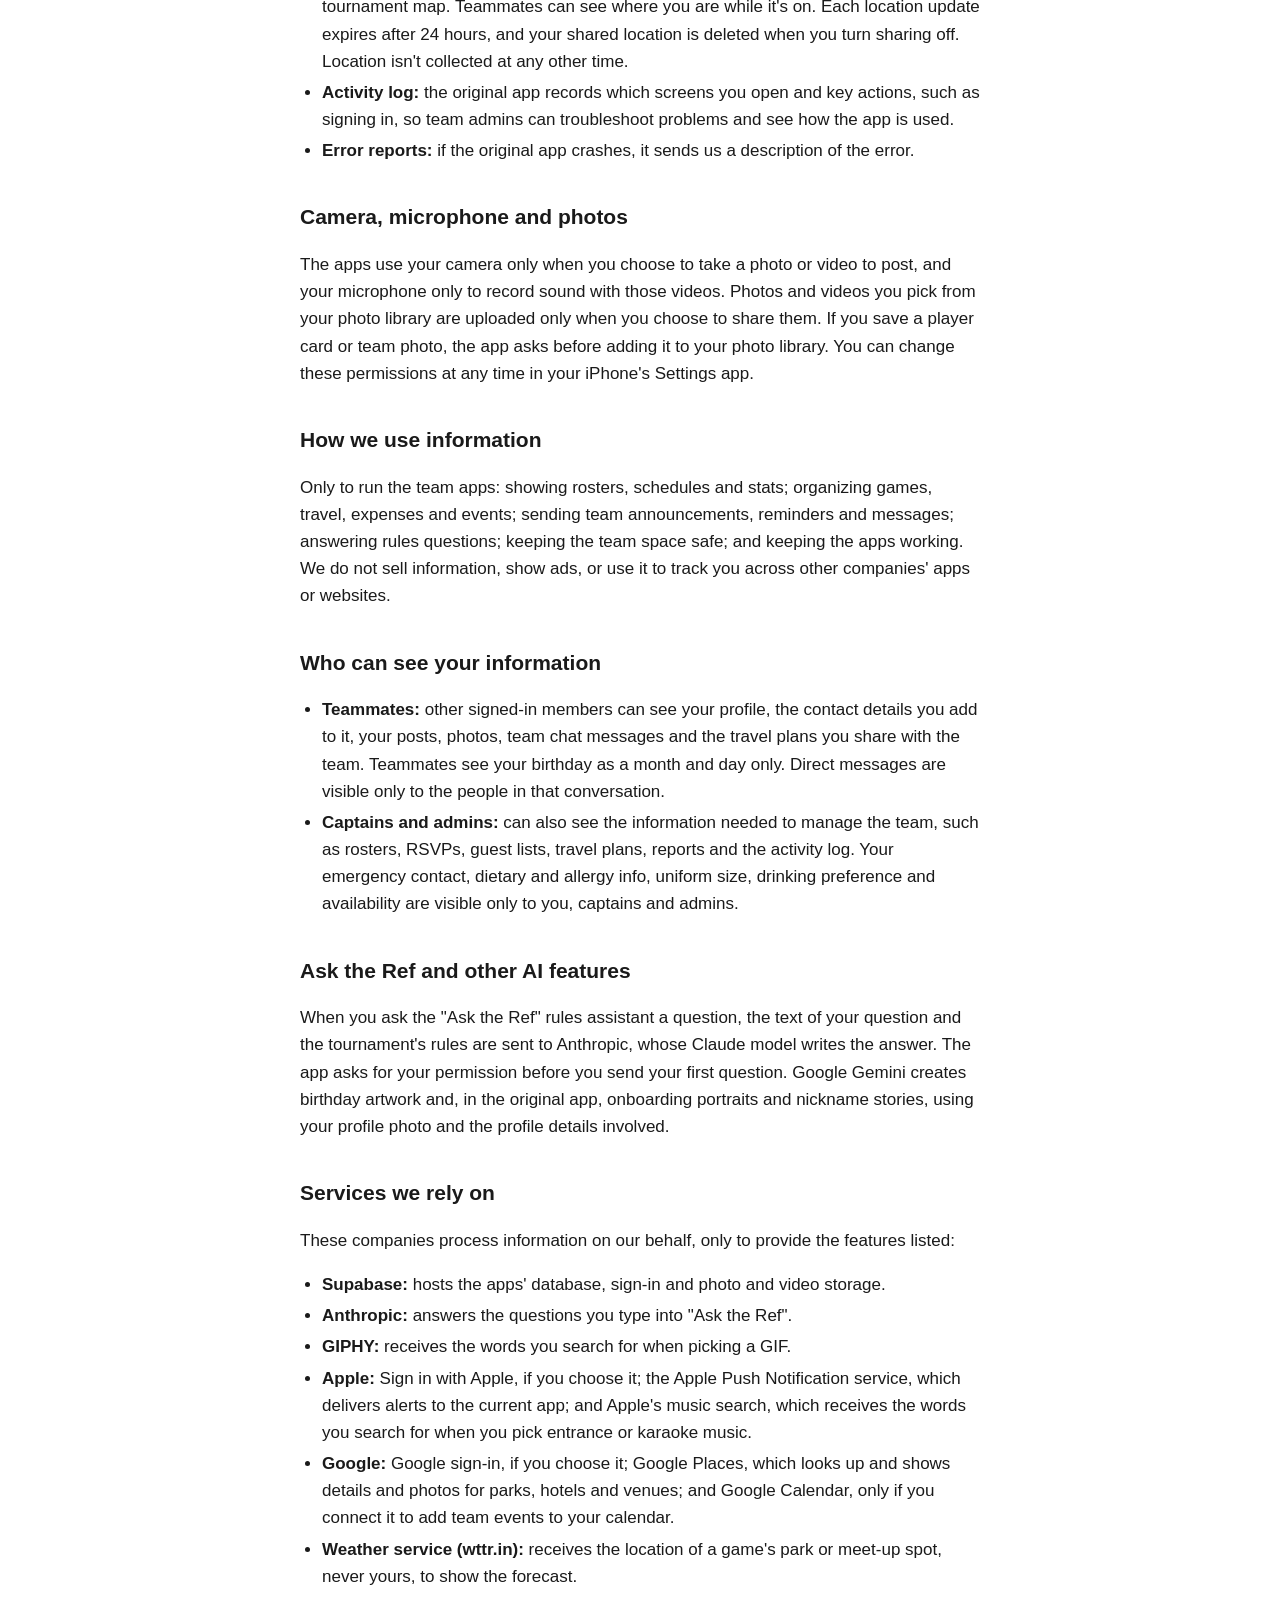
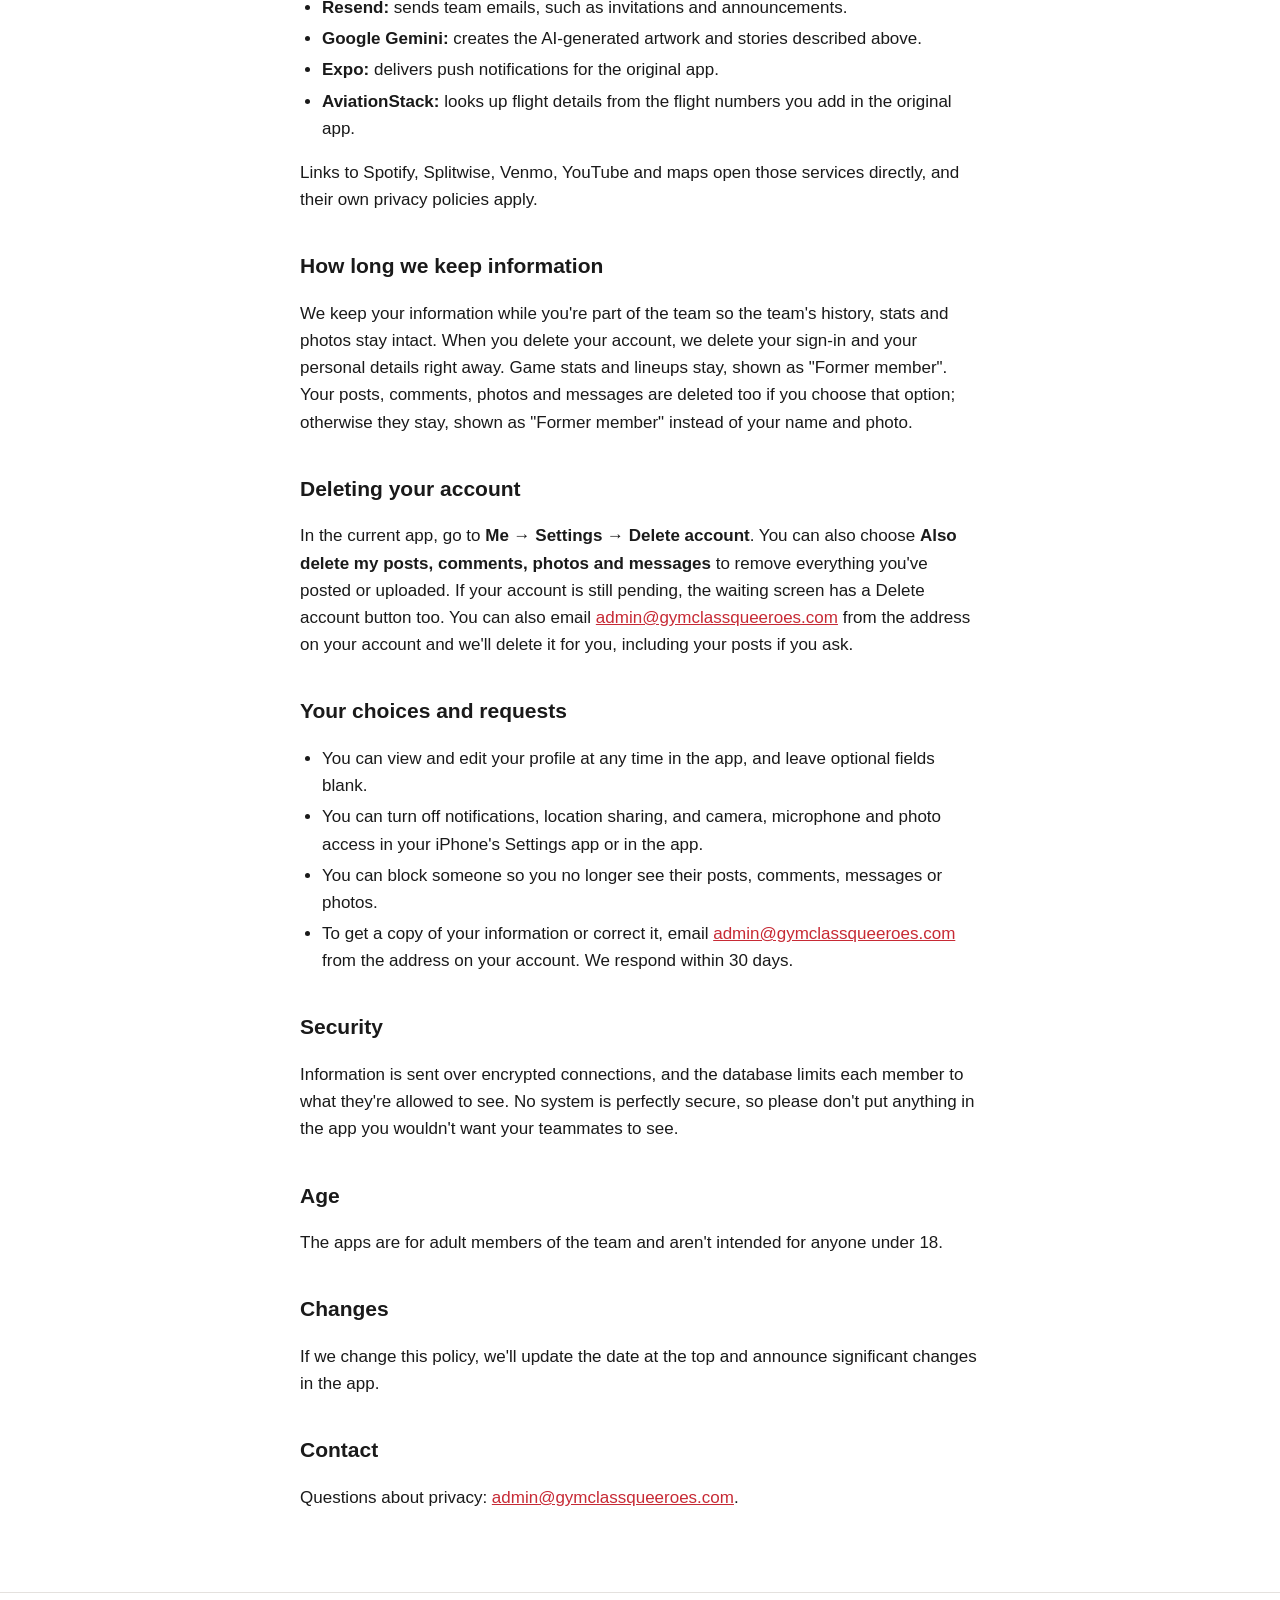
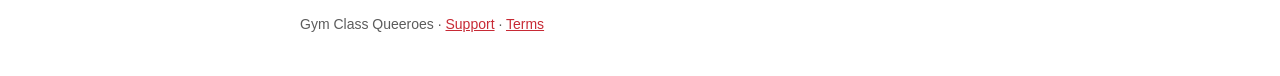
==== commit 97a368cf: "Contact the team at admin@gymclassqueeroes.com The team's own address now forwards to the admin, so " ====
--- a/privacy/index.html
+++ b/privacy/index.html
@@ -16,7 +16,7 @@
   </div></header>
   <main><div class="wrap">
     <h1>Privacy Policy</h1>
-    <p class="updated">Last updated October 27, 2026</p>
+    <p class="updated">Last updated October 29, 2026</p>
 
     <p>This policy covers the Gym Class Queeroes iPhone apps (our "apps"), run by the Gym Class Queeroes kickball team ("we", "us"). That's the current Gym Class Queeroes app and the original app some members still use. The apps are a private space for team members, captains, substitutes and their invited guests. You can only join with an invitation from the team.</p>
 
@@ -81,14 +81,14 @@
     <p>We keep your information while you're part of the team so the team's history, stats and photos stay intact. When you delete your account, we delete your sign-in and your personal details right away. Game stats and lineups stay, shown as "Former member". Your posts, comments, photos and messages are deleted too if you choose that option; otherwise they stay, shown as "Former member" instead of your name and photo.</p>
 
     <h2>Deleting your account</h2>
-    <p>In the current app, go to <strong>Me → Settings → Delete account</strong>. You can also choose <strong>Also delete my posts, comments, photos and messages</strong> to remove everything you've posted or uploaded. If your account is still pending, the waiting screen has a Delete account button too. You can also email <a href="mailto:bwil0007@gmail.com">bwil0007@gmail.com</a> from the address on your account and we'll delete it for you, including your posts if you ask.</p>
+    <p>In the current app, go to <strong>Me → Settings → Delete account</strong>. You can also choose <strong>Also delete my posts, comments, photos and messages</strong> to remove everything you've posted or uploaded. If your account is still pending, the waiting screen has a Delete account button too. You can also email <a href="mailto:admin@gymclassqueeroes.com">admin@gymclassqueeroes.com</a> from the address on your account and we'll delete it for you, including your posts if you ask.</p>
 
     <h2>Your choices and requests</h2>
     <ul>
       <li>You can view and edit your profile at any time in the app, and leave optional fields blank.</li>
       <li>You can turn off notifications, location sharing, and camera, microphone and photo access in your iPhone's Settings app or in the app.</li>
       <li>You can block someone so you no longer see their posts, comments, messages or photos.</li>
-      <li>To get a copy of your information or correct it, email <a href="mailto:bwil0007@gmail.com">bwil0007@gmail.com</a> from the address on your account. We respond within 30 days.</li>
+      <li>To get a copy of your information or correct it, email <a href="mailto:admin@gymclassqueeroes.com">admin@gymclassqueeroes.com</a> from the address on your account. We respond within 30 days.</li>
     </ul>
 
     <h2>Security</h2>
@@ -101,7 +101,7 @@
     <p>If we change this policy, we'll update the date at the top and announce significant changes in the app.</p>
 
     <h2>Contact</h2>
-    <p>Questions about privacy: <a href="mailto:bwil0007@gmail.com">bwil0007@gmail.com</a>.</p>
+    <p>Questions about privacy: <a href="mailto:admin@gymclassqueeroes.com">admin@gymclassqueeroes.com</a>.</p>
   </div></main>
   <footer><div class="wrap">Gym Class Queeroes · <a href="/support/">Support</a> · <a href="/terms/">Terms</a></div></footer>
 </body>
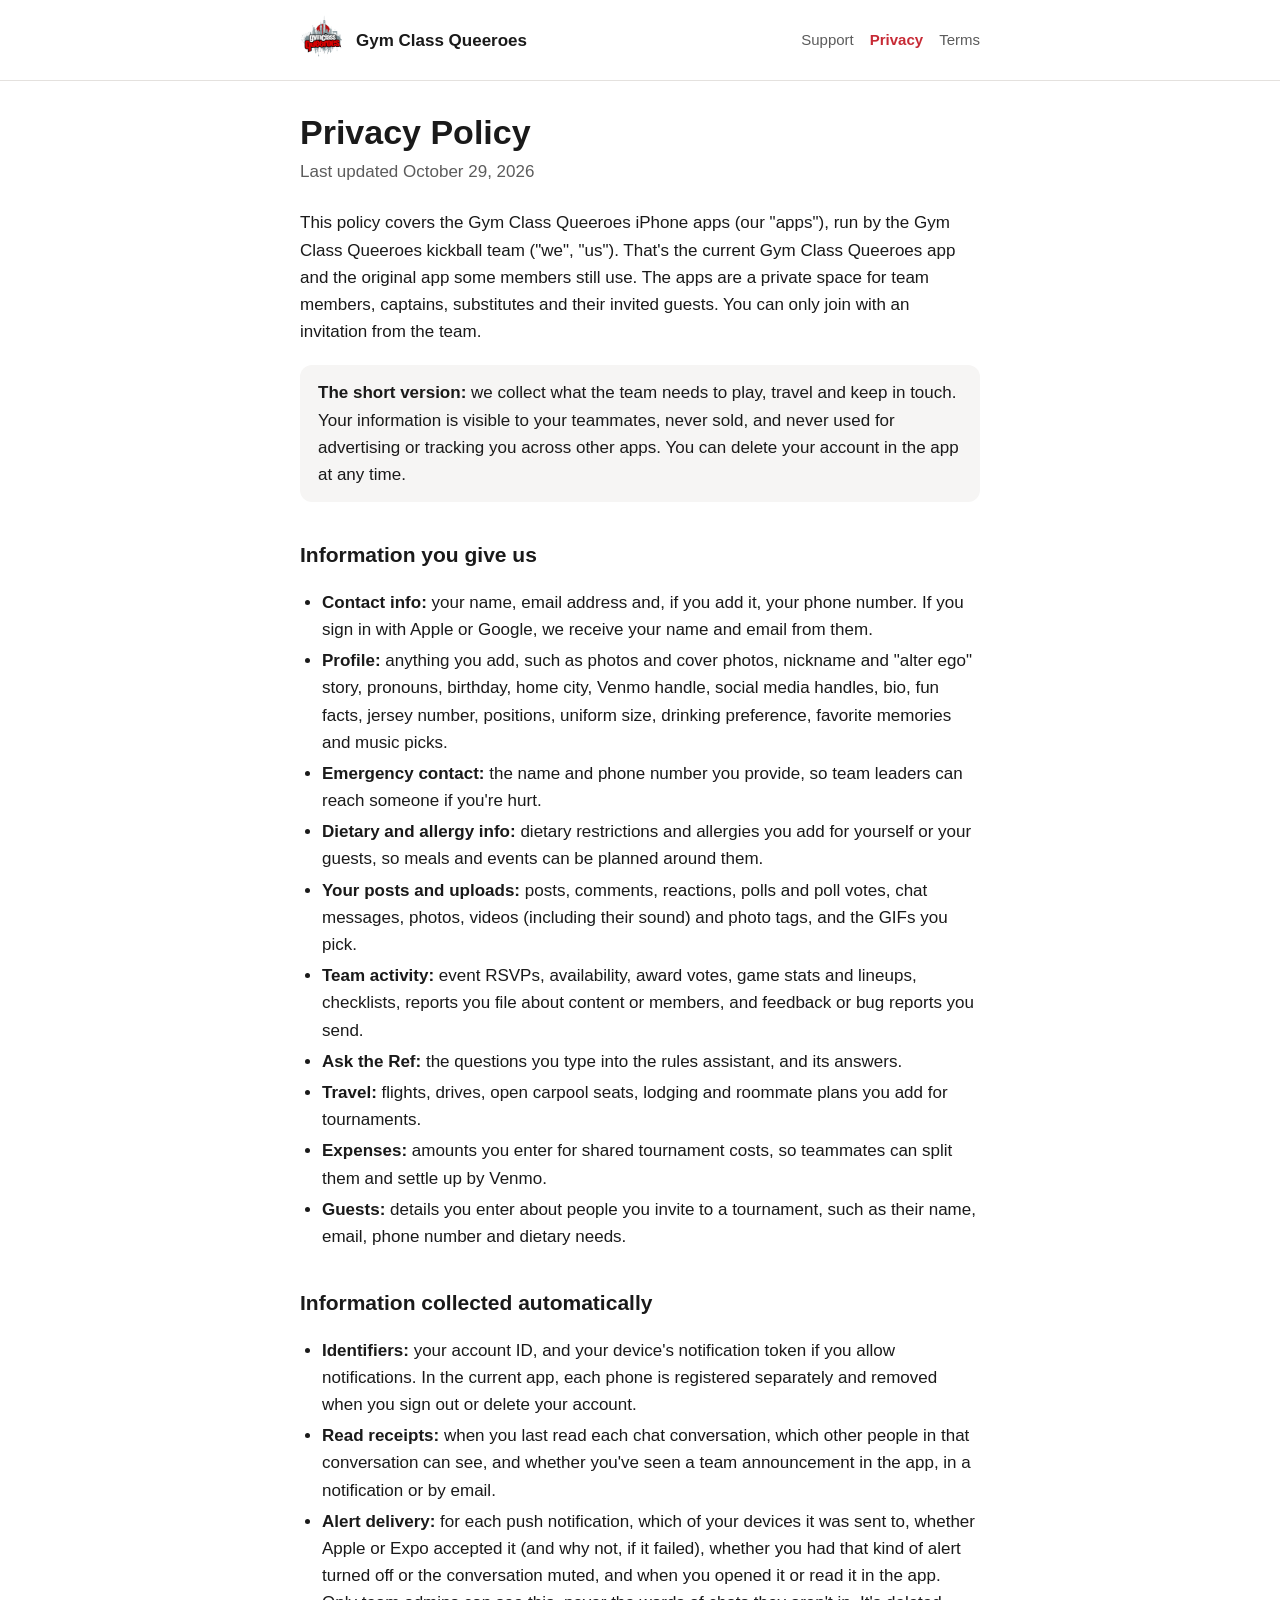
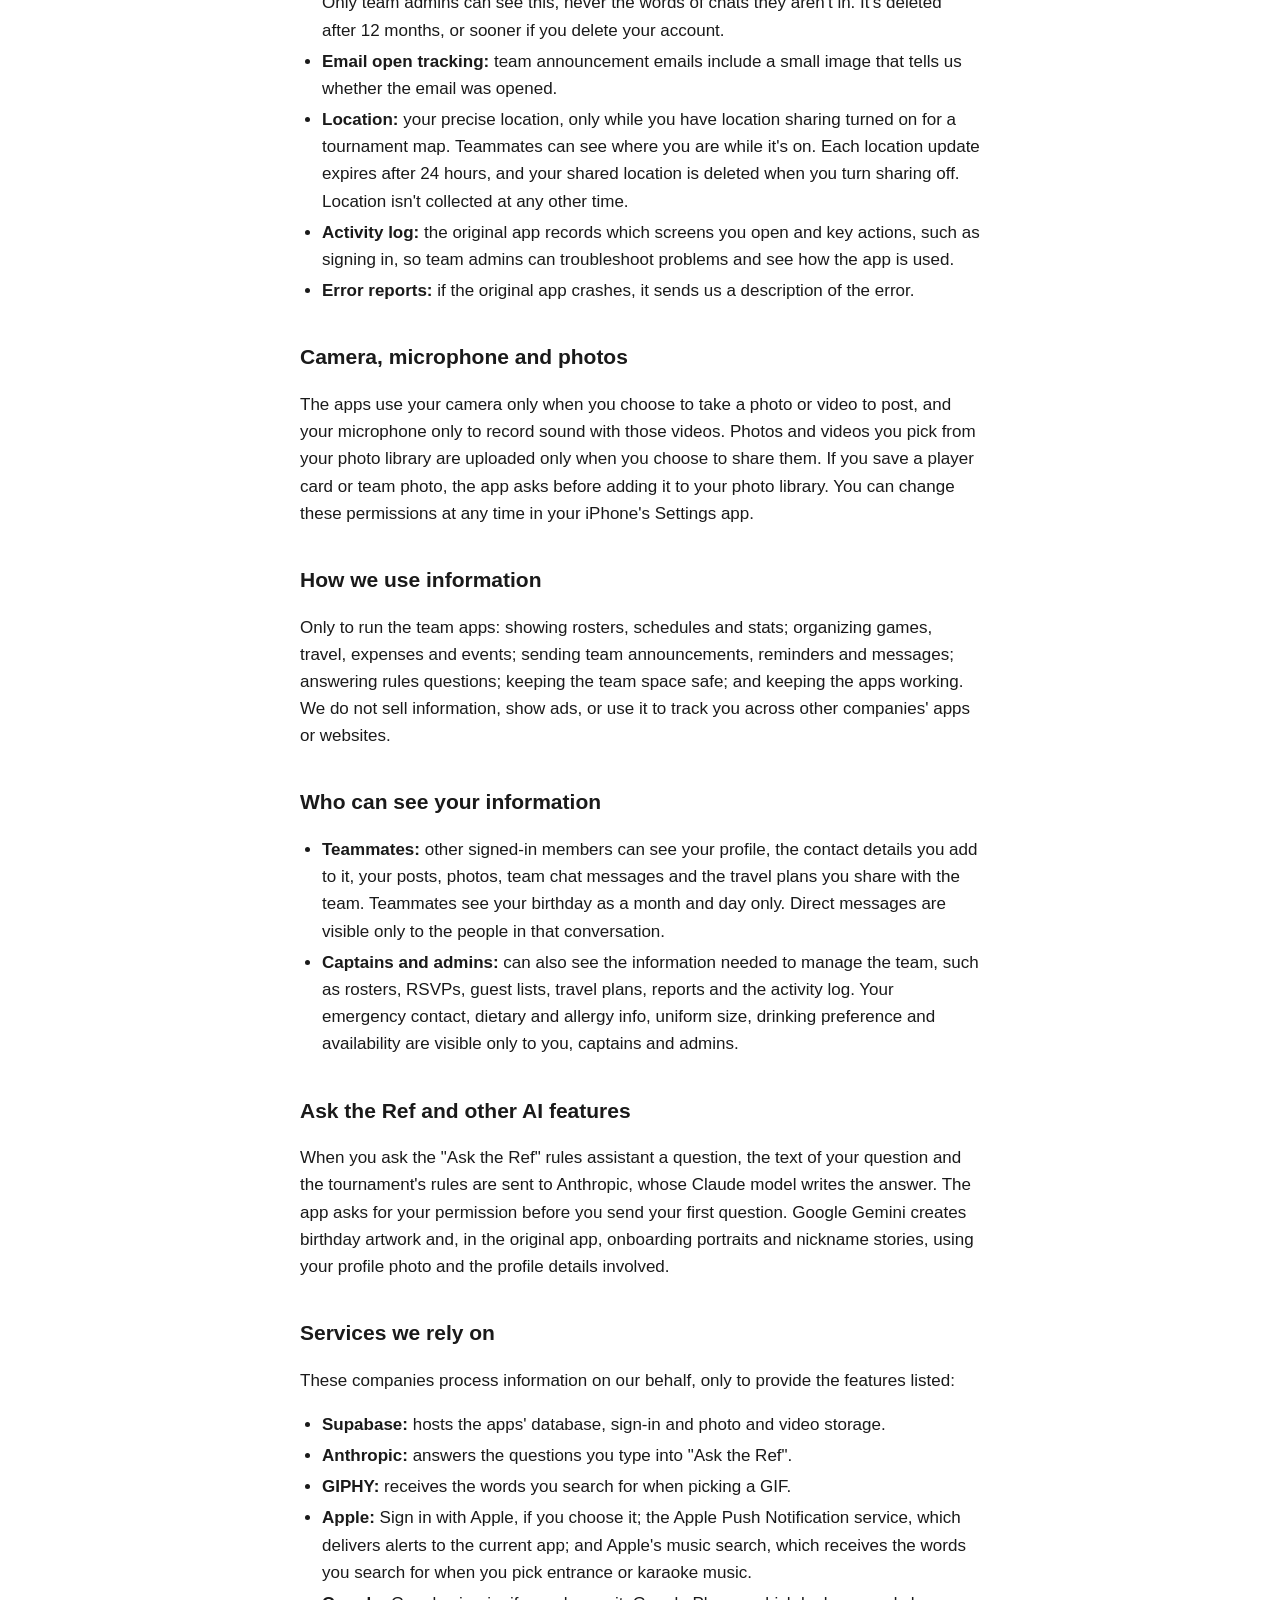
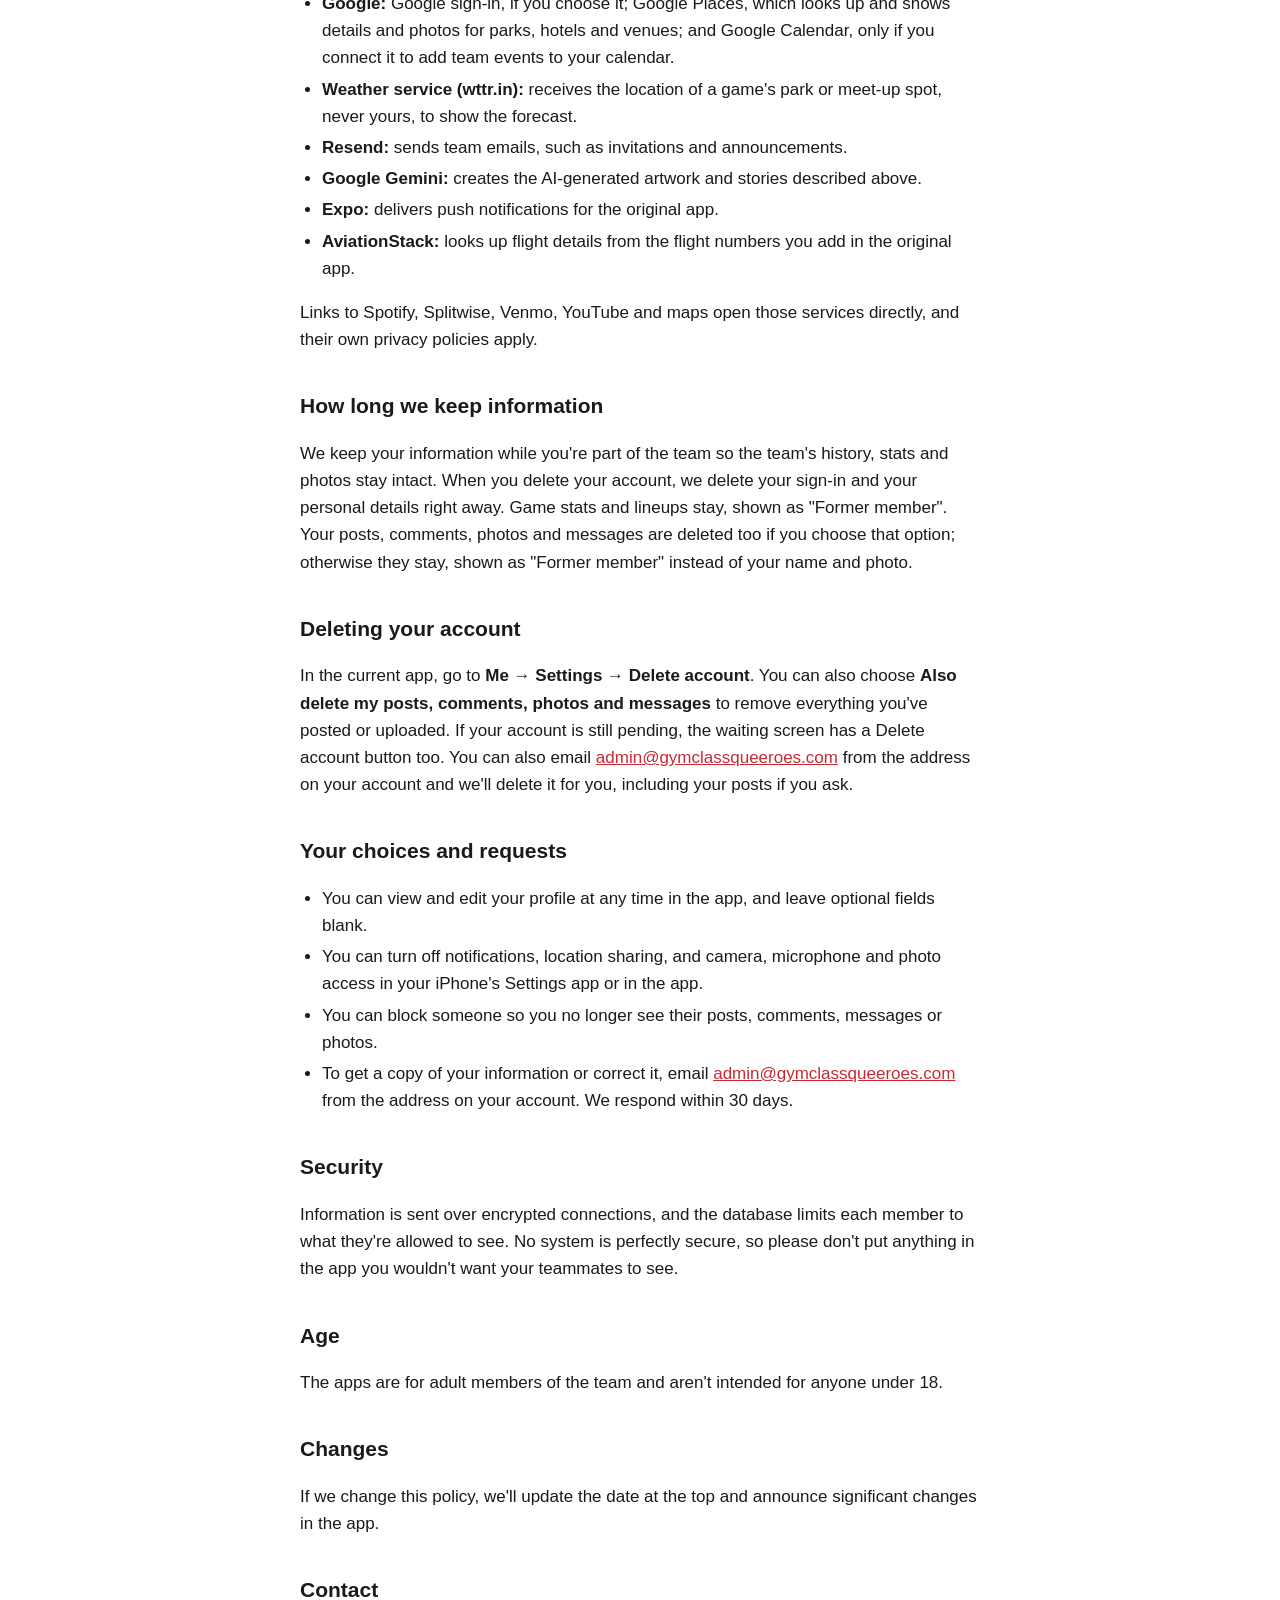
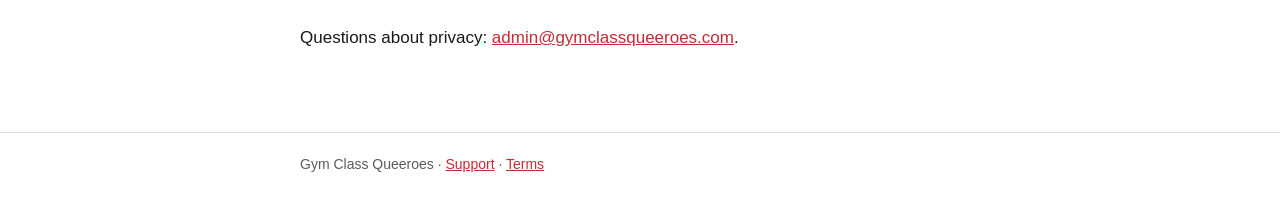
==== commit bc45bd11: "Privacy: alert delivery records Each push alert's delivery, opens and reads are recorded so team adm" ====
--- a/privacy/index.html
+++ b/privacy/index.html
@@ -40,6 +40,7 @@
     <ul>
       <li><strong>Identifiers:</strong> your account ID, and your device's notification token if you allow notifications. In the current app, each phone is registered separately and removed when you sign out or delete your account.</li>
       <li><strong>Read receipts:</strong> when you last read each chat conversation, which other people in that conversation can see, and whether you've seen a team announcement in the app, in a notification or by email.</li>
+      <li><strong>Alert delivery:</strong> for each push notification, which of your devices it was sent to, whether Apple or Expo accepted it (and why not, if it failed), whether you had that kind of alert turned off or the conversation muted, and when you opened it or read it in the app. Only team admins can see this, never the words of chats they aren't in. It's deleted after 12 months, or sooner if you delete your account.</li>
       <li><strong>Email open tracking:</strong> team announcement emails include a small image that tells us whether the email was opened.</li>
       <li><strong>Location:</strong> your precise location, only while you have location sharing turned on for a tournament map. Teammates can see where you are while it's on. Each location update expires after 24 hours, and your shared location is deleted when you turn sharing off. Location isn't collected at any other time.</li>
       <li><strong>Activity log:</strong> the original app records which screens you open and key actions, such as signing in, so team admins can troubleshoot problems and see how the app is used.</li>
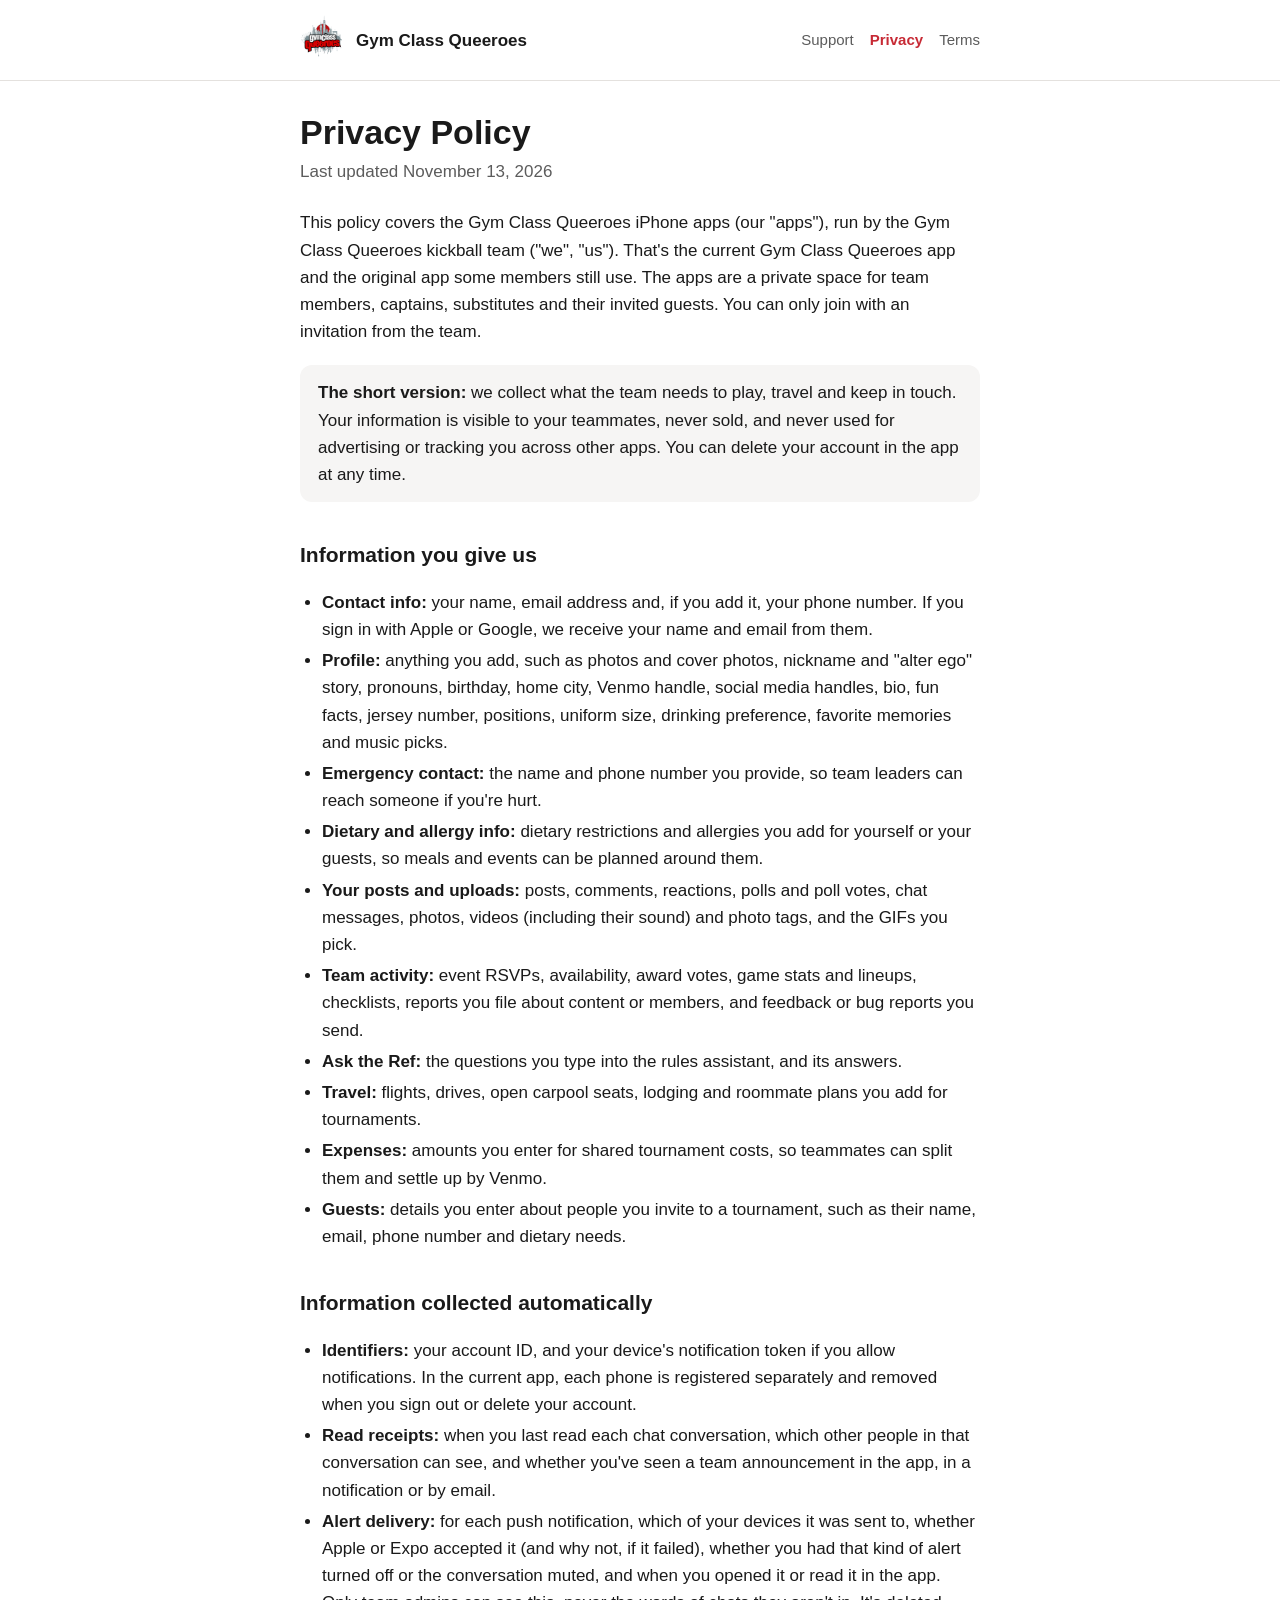
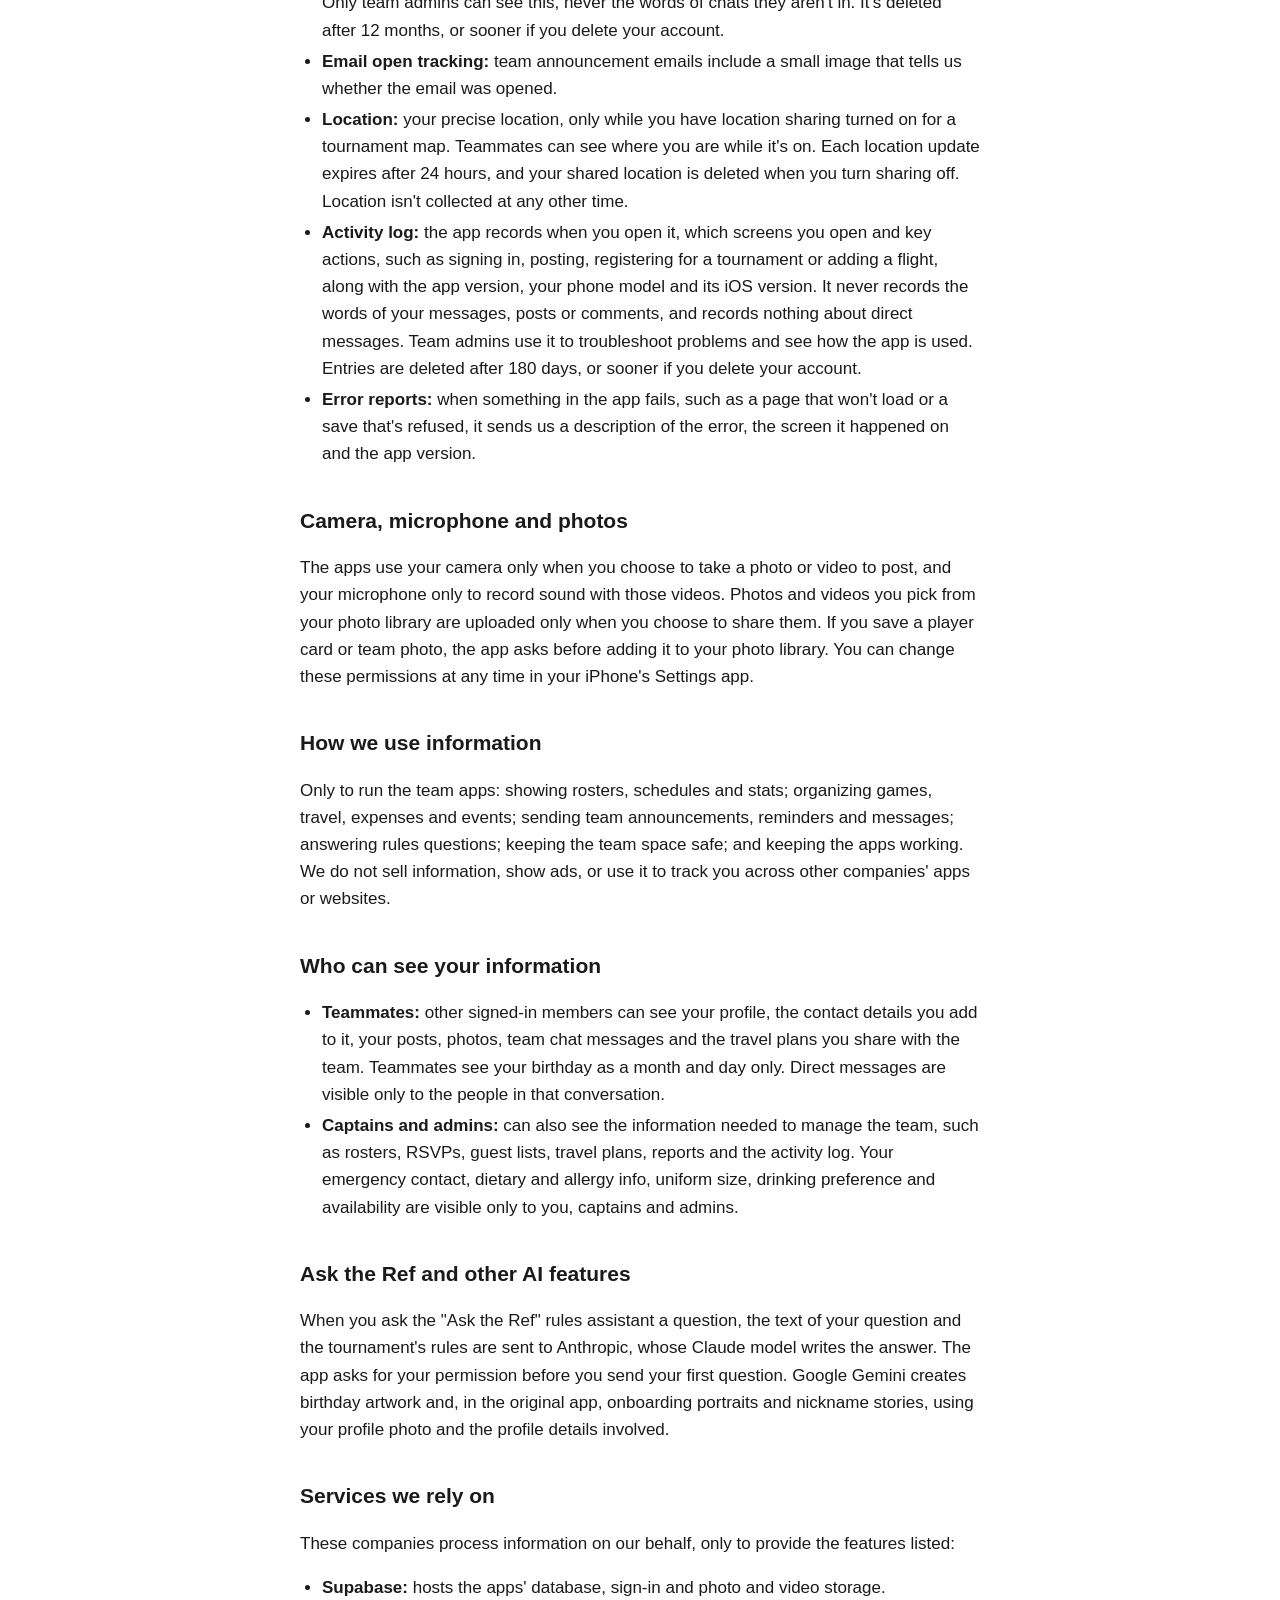
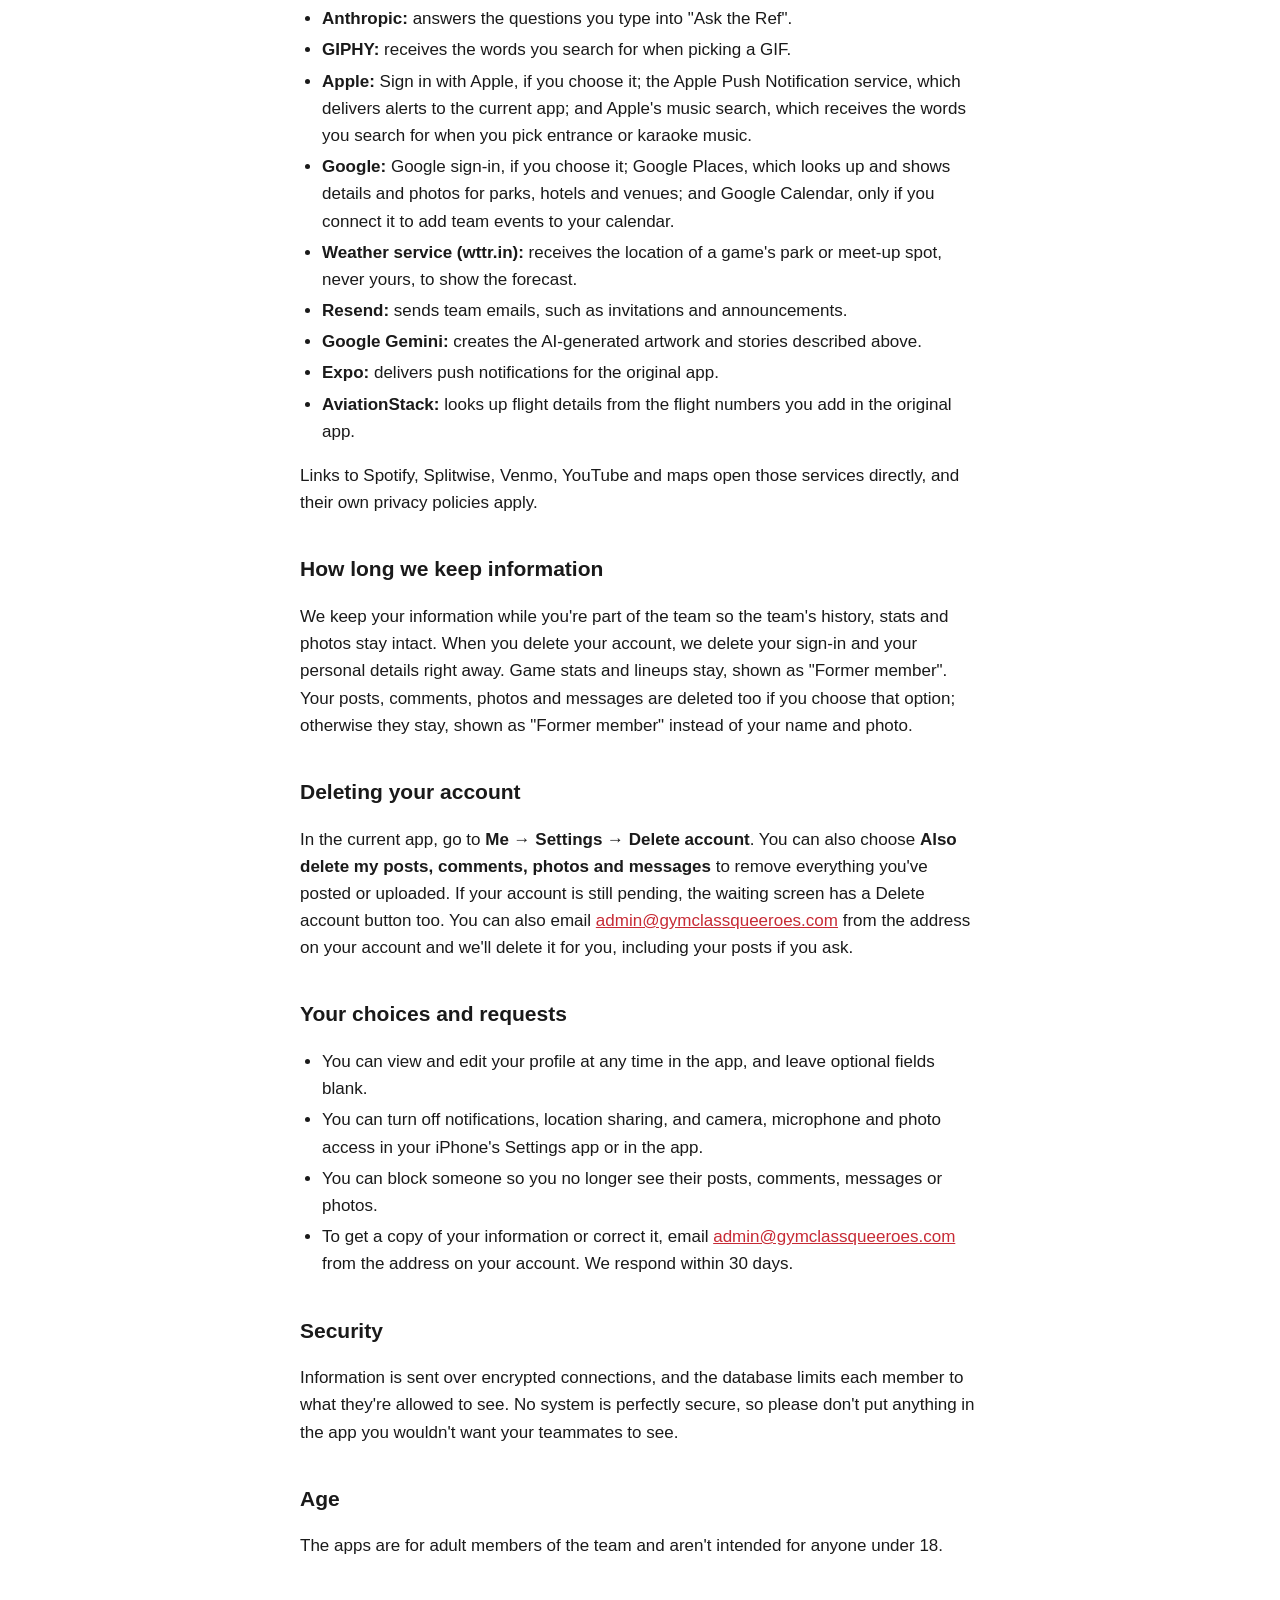
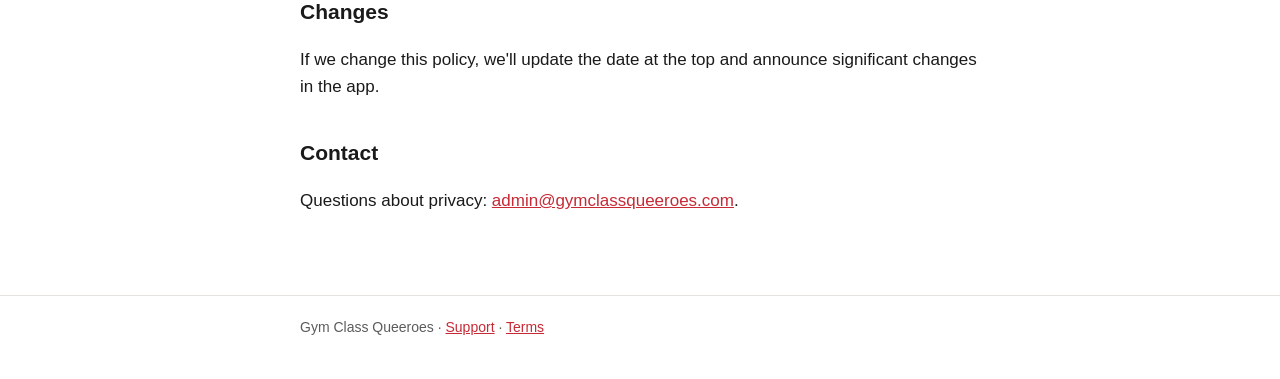
==== commit 88ebb633: "Privacy: the new app's activity log and error reports Co-Authored-By: Claude Opus 5.5 <noreply@anthr" ====
--- a/privacy/index.html
+++ b/privacy/index.html
@@ -16,7 +16,7 @@
   </div></header>
   <main><div class="wrap">
     <h1>Privacy Policy</h1>
-    <p class="updated">Last updated October 29, 2026</p>
+    <p class="updated">Last updated November 13, 2026</p>
 
     <p>This policy covers the Gym Class Queeroes iPhone apps (our "apps"), run by the Gym Class Queeroes kickball team ("we", "us"). That's the current Gym Class Queeroes app and the original app some members still use. The apps are a private space for team members, captains, substitutes and their invited guests. You can only join with an invitation from the team.</p>
 
@@ -43,8 +43,8 @@
       <li><strong>Alert delivery:</strong> for each push notification, which of your devices it was sent to, whether Apple or Expo accepted it (and why not, if it failed), whether you had that kind of alert turned off or the conversation muted, and when you opened it or read it in the app. Only team admins can see this, never the words of chats they aren't in. It's deleted after 12 months, or sooner if you delete your account.</li>
       <li><strong>Email open tracking:</strong> team announcement emails include a small image that tells us whether the email was opened.</li>
       <li><strong>Location:</strong> your precise location, only while you have location sharing turned on for a tournament map. Teammates can see where you are while it's on. Each location update expires after 24 hours, and your shared location is deleted when you turn sharing off. Location isn't collected at any other time.</li>
-      <li><strong>Activity log:</strong> the original app records which screens you open and key actions, such as signing in, so team admins can troubleshoot problems and see how the app is used.</li>
-      <li><strong>Error reports:</strong> if the original app crashes, it sends us a description of the error.</li>
+      <li><strong>Activity log:</strong> the app records when you open it, which screens you open and key actions, such as signing in, posting, registering for a tournament or adding a flight, along with the app version, your phone model and its iOS version. It never records the words of your messages, posts or comments, and records nothing about direct messages. Team admins use it to troubleshoot problems and see how the app is used. Entries are deleted after 180 days, or sooner if you delete your account.</li>
+      <li><strong>Error reports:</strong> when something in the app fails, such as a page that won't load or a save that's refused, it sends us a description of the error, the screen it happened on and the app version.</li>
     </ul>
 
     <h2>Camera, microphone and photos</h2>
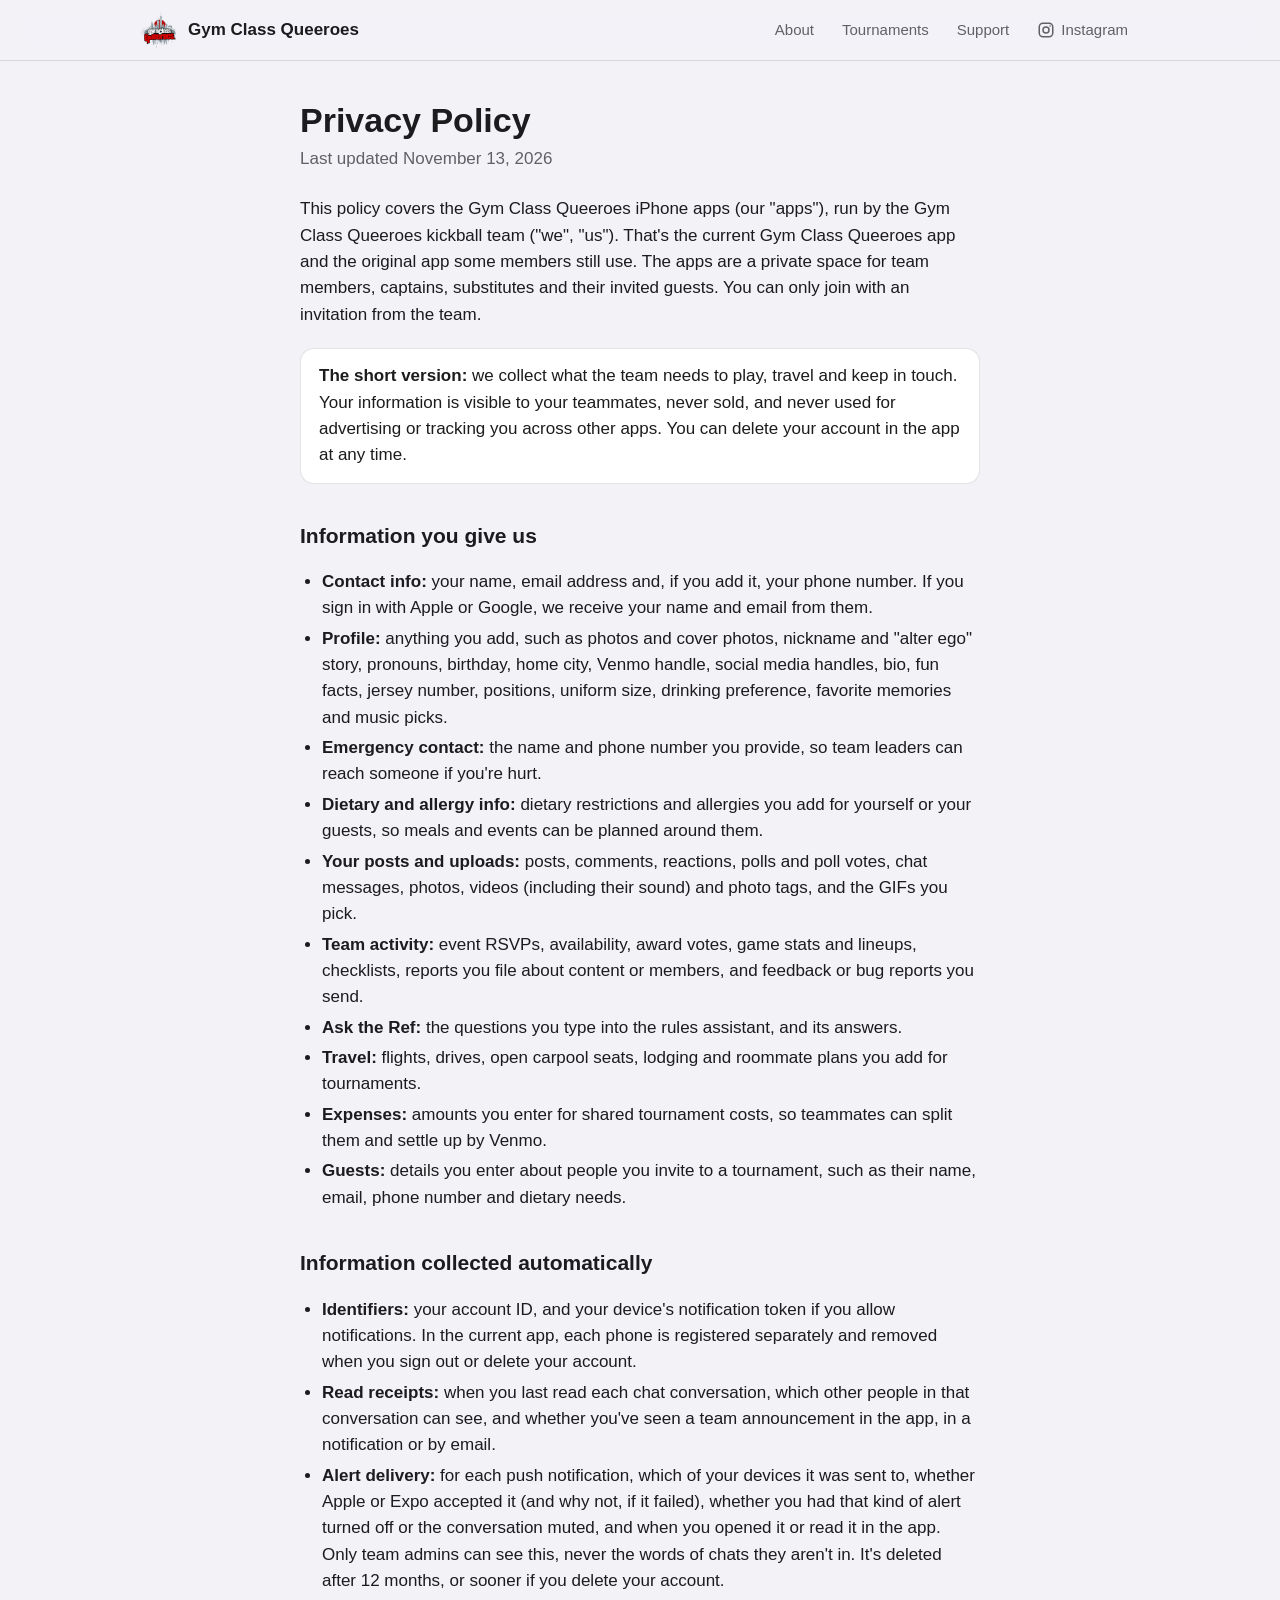
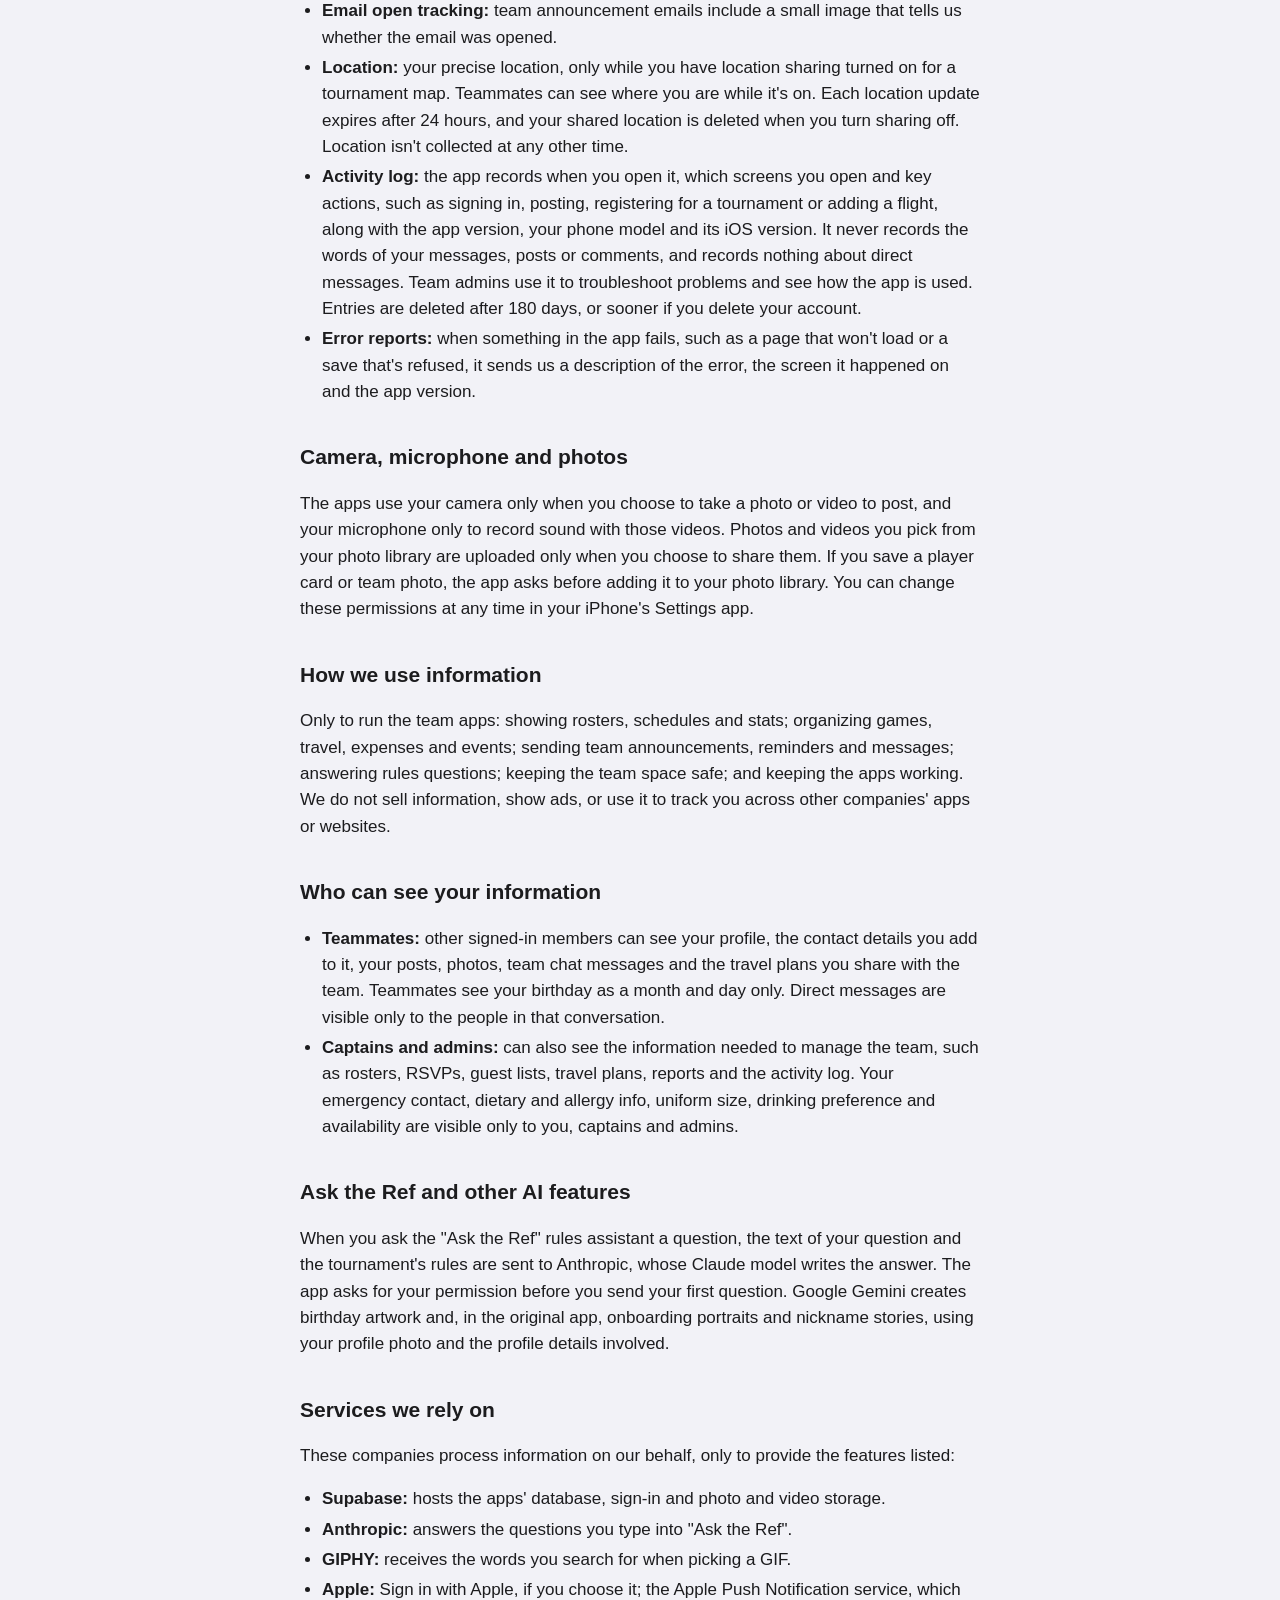
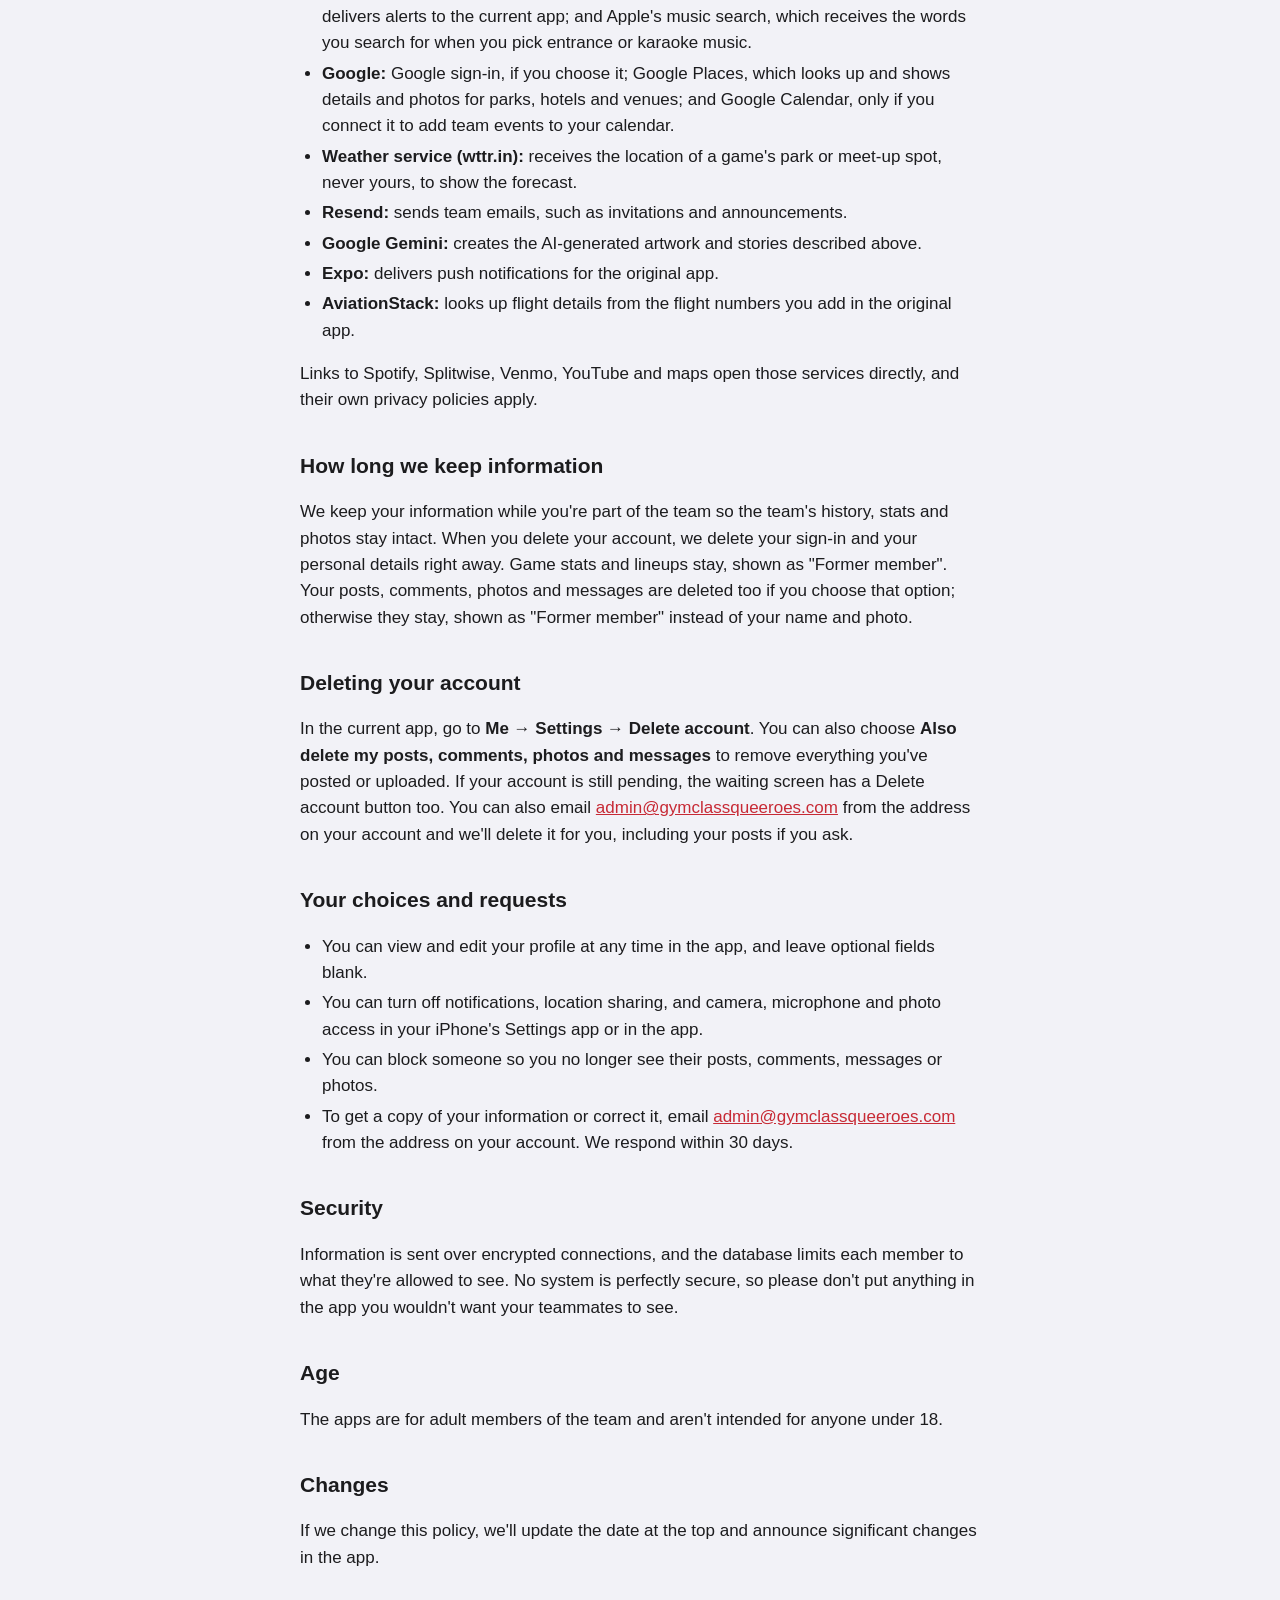
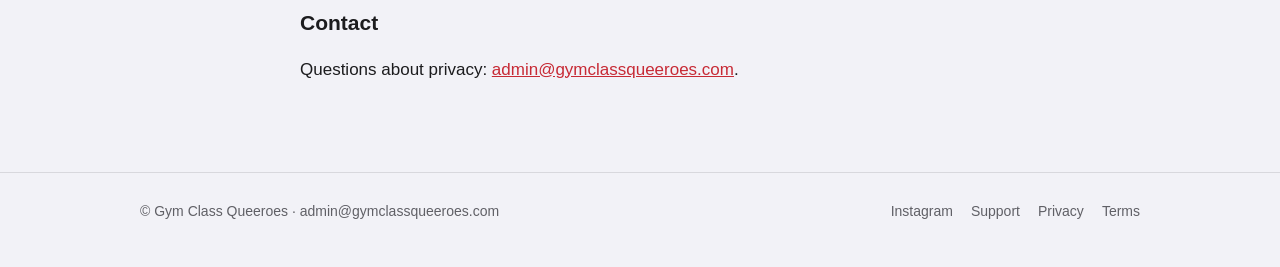
==== commit 07a61628: "Public team site: home, tournaments, about, Instagram - Home, Tournaments and About pages styled lik" ====
--- a/privacy/index.html
+++ b/privacy/index.html
@@ -5,16 +5,23 @@
   <meta name="viewport" content="width=device-width, initial-scale=1">
   <title>Privacy Policy · Gym Class Queeroes</title>
   <meta name="description" content="How the Gym Class Queeroes team apps collect, use and share information.">
+  <meta property="og:title" content="Privacy Policy · Gym Class Queeroes">
+  <meta property="og:description" content="How the Gym Class Queeroes team apps collect, use and share information.">
+  <meta property="og:image" content="https://gymclassqueeroes.com/logo.png">
+  <link rel="canonical" href="https://gymclassqueeroes.com/privacy/">
   <link rel="icon" href="/logo.png">
-  <link rel="stylesheet" href="/style.css">
+  <link rel="apple-touch-icon" href="/logo.png">
+  <meta name="theme-color" content="#0b0b0c">
+  <link rel="stylesheet" href="/style.css?v=5">
 </head>
 <body>
-  <header><div class="wrap">
-    <a class="home" href="/"><img src="/logo.png" alt=""></a>
-    <a class="home" href="/">Gym Class Queeroes</a>
-    <nav><a href="/support/">Support</a><a href="/privacy/" aria-current="page">Privacy</a><a href="/terms/">Terms</a></nav>
+  <header class="site"><div class="wrap">
+    <a class="brand" href="/"><img src="/assets/logo-mark.png" alt=""><span>Gym Class Queeroes</span></a>
+    <nav class="main" aria-label="Main">
+      <a href="/about/">About</a><a href="/tournaments/">Tournaments</a><a href="/support/">Support</a><a class="ig-link" href="https://www.instagram.com/gymclassqueeroes/" aria-label="Instagram"><svg class="ig" viewBox="0 0 24 24" fill="none" stroke="currentColor" stroke-width="2" aria-hidden="true"><rect x="3" y="3" width="18" height="18" rx="5"/><circle cx="12" cy="12" r="4"/><circle cx="17.5" cy="6.5" r="1" fill="currentColor" stroke="none"/></svg><span>Instagram</span></a>
+    </nav>
   </div></header>
-  <main><div class="wrap">
+  <main><div class="wrap narrow doc">
     <h1>Privacy Policy</h1>
     <p class="updated">Last updated November 13, 2026</p>
 
@@ -104,6 +111,9 @@
     <h2>Contact</h2>
     <p>Questions about privacy: <a href="mailto:admin@gymclassqueeroes.com">admin@gymclassqueeroes.com</a>.</p>
   </div></main>
-  <footer><div class="wrap">Gym Class Queeroes · <a href="/support/">Support</a> · <a href="/terms/">Terms</a></div></footer>
+  <footer class="site"><div class="wrap">
+    <span>© Gym Class Queeroes · <a href="mailto:admin@gymclassqueeroes.com">admin@gymclassqueeroes.com</a></span>
+    <nav aria-label="Legal"><a href="https://www.instagram.com/gymclassqueeroes/">Instagram</a><a href="/support/">Support</a><a href="/privacy/">Privacy</a><a href="/terms/">Terms</a></nav>
+  </div></footer>
 </body>
 </html>
--- a/style.css
+++ b/style.css
@@ -1,72 +1,330 @@
+/* Gym Class Queeroes public site. Colors and type follow the app (GCQTheme): dark by default,
+   light when the visitor's device asks for it. */
 :root {
-  --brand: #c72a35;
-  --bg: #ffffff;
-  --surface: #f6f5f4;
-  --text: #1a1a1a;
-  --muted: #5c5c5c;
-  --line: #e4e1de;
-}
-@media (prefers-color-scheme: dark) {
+  --brand: #e63946;
+  --brand-deep: #c72a35;
+  --brand-deeper: #b22231;
+  --brand-text: #ff6b75;
+  --hero-night: #1b1035;
+  --hero-plum: #3a1046;
+  --bg: #0b0b0c;
+  --s1: #161618;
+  --s2: #1f1f22;
+  --s3: #2a2a2e;
+  --text: #ffffff;
+  --muted: #a4a4ab;
+  --faint: #8e8e95;
+  --line: rgba(255, 255, 255, 0.1);
+  --tint: rgba(230, 57, 70, 0.18);
+  --green: #30d158;
+  --gold: #ffd60a;
+  --blue: #4da3ff;
+  --purple: #c77dff;
+  --radius: 16px;
+  color-scheme: dark;
+}
+@media (prefers-color-scheme: light) {
   :root {
-    --brand: #ff6b75;
-    --bg: #0f0f0f;
-    --surface: #1a1a1a;
-    --text: #f2f2f2;
-    --muted: #a8a8a8;
-    --line: #2c2c2c;
+    --brand-text: #c72a35;
+    --bg: #f2f2f7;
+    --s1: #ffffff;
+    --s2: #e9e9ee;
+    --s3: #dedee3;
+    --text: #1c1c1e;
+    --muted: #606066;
+    --faint: #67676d;
+    --line: rgba(60, 60, 67, 0.14);
+    --tint: rgba(230, 57, 70, 0.12);
+    --green: #156f31;
+    --gold: #7d5b00;
+    --blue: #0a5dc1;
+    --purple: #7e3bc9;
+    color-scheme: light;
   }
 }
+
 * { box-sizing: border-box; }
+html { -webkit-text-size-adjust: 100%; }
 body {
   margin: 0;
   background: var(--bg);
   color: var(--text);
-  font: 17px/1.6 -apple-system, BlinkMacSystemFont, "Segoe UI", Roboto, sans-serif;
-}
-header {
+  font: 17px/1.55 -apple-system, BlinkMacSystemFont, "SF Pro Text", "Segoe UI", Roboto, sans-serif;
+  -webkit-font-smoothing: antialiased;
+}
+img { max-width: 100%; }
+a { color: var(--brand-text); }
+.wrap { max-width: 1040px; margin: 0 auto; padding: 0 20px; }
+.narrow { max-width: 720px; }
+
+/* Header: frosted bar like the app's tab bar */
+header.site {
+  position: sticky; top: 0; z-index: 10;
+  background: color-mix(in srgb, var(--bg) 82%, transparent);
+  -webkit-backdrop-filter: saturate(180%) blur(20px);
+  backdrop-filter: saturate(180%) blur(20px);
   border-bottom: 1px solid var(--line);
 }
-header .wrap {
-  display: flex;
-  align-items: center;
-  gap: 12px;
-  padding-top: 14px;
-  padding-bottom: 14px;
-}
-header img { width: 44px; height: 44px; }
-header a.home { color: var(--text); font-weight: 700; text-decoration: none; }
-nav { margin-left: auto; display: flex; gap: 16px; font-size: 15px; }
-nav a { color: var(--muted); text-decoration: none; }
-nav a[aria-current="page"] { color: var(--brand); font-weight: 600; }
-.wrap { max-width: 720px; margin: 0 auto; padding: 0 20px; }
-main { padding: 32px 0 64px; }
-h1 { font-size: 34px; line-height: 1.15; margin: 0 0 6px; }
-h2 { font-size: 21px; margin: 36px 0 8px; }
+header.site .wrap { display: flex; align-items: center; gap: 10px; height: 60px; }
+.brand { display: flex; align-items: center; gap: 10px; color: var(--text); text-decoration: none; font-weight: 700; font-size: 17px; white-space: nowrap; }
+.brand img { width: 38px; height: 38px; object-fit: contain; }
+nav.main { margin-left: auto; display: flex; gap: 4px; }
+nav.main a {
+  color: var(--muted); text-decoration: none; font-size: 15px; font-weight: 500;
+  padding: 7px 12px; border-radius: 999px;
+}
+nav.main a:hover { color: var(--text); background: var(--s2); }
+nav.main a[aria-current="page"] { color: var(--text); background: var(--s2); font-weight: 600; }
+
+main { padding: 0 0 72px; }
+
+/* Buttons: the app's PrimaryButton and its neutral twin */
+.btn {
+  display: inline-flex; align-items: center; justify-content: center; gap: 8px;
+  min-height: 48px; padding: 0 22px; border-radius: 14px;
+  font-weight: 600; font-size: 16px; text-decoration: none; white-space: nowrap;
+}
+.btn.primary { background: var(--brand-deep); color: #fff; }
+.btn.primary:hover { background: var(--brand-deeper); }
+.btn.ghost { background: rgba(255, 255, 255, 0.14); color: #fff; }
+.btn.ghost:hover { background: rgba(255, 255, 255, 0.22); }
+.btn.neutral { background: var(--s2); color: var(--text); }
+
+/* Hero: splatter art under the Tourney banner's gradient, dark in both modes */
+.hero {
+  position: relative; overflow: hidden; color: #fff;
+  background:
+    linear-gradient(160deg, rgba(27, 16, 53, 0.92) 0%, rgba(58, 16, 70, 0.78) 45%, rgba(199, 42, 53, 0.55) 100%),
+    url("/assets/splatter.jpg") center 30% / cover no-repeat,
+    var(--hero-night);
+}
+.hero .wrap { display: grid; grid-template-columns: 1.25fr 1fr; gap: 32px; align-items: center; padding-top: 64px; padding-bottom: 72px; }
+.hero .eyebrow { color: #ff9aa1; }
+.hero h1 { font-size: clamp(40px, 6.4vw, 68px); line-height: 1.02; letter-spacing: -0.02em; font-weight: 800; margin: 10px 0 16px; }
+.hero p.lede { font-size: 19px; color: rgba(255, 255, 255, 0.82); max-width: 520px; margin: 0 0 28px; }
+.hero .actions { display: flex; flex-wrap: wrap; gap: 12px; }
+.hero .mark { justify-self: center; width: min(380px, 100%); filter: drop-shadow(0 24px 48px rgba(0, 0, 0, 0.5)); }
+
+.eyebrow { font-size: 13px; font-weight: 700; letter-spacing: 0.08em; text-transform: uppercase; color: var(--brand-text); }
+
+/* Page header for inner pages */
+.page-head { padding: 48px 0 8px; }
+.page-head h1 { font-size: clamp(34px, 5vw, 48px); line-height: 1.08; letter-spacing: -0.01em; margin: 8px 0 10px; font-weight: 800; }
+.page-head p { color: var(--muted); font-size: 19px; margin: 0; max-width: 620px; }
+
+section.block { padding-top: 56px; }
+.section-title { display: flex; align-items: baseline; justify-content: space-between; gap: 16px; margin-bottom: 18px; }
+.section-title h2 { font-size: 28px; line-height: 1.15; margin: 0; font-weight: 700; }
+.section-title a { font-size: 15px; font-weight: 600; text-decoration: none; white-space: nowrap; }
+
+/* Cards */
+.card { background: var(--s1); border: 1px solid var(--line); border-radius: var(--radius); padding: 20px; }
+.grid { display: grid; gap: 14px; }
+.grid.three { grid-template-columns: repeat(3, 1fr); }
+.grid.two { grid-template-columns: repeat(2, 1fr); }
+
+/* Next up: the app's tournament banner */
+.next-up {
+  position: relative; overflow: hidden; color: #fff; border-radius: 22px;
+  background: linear-gradient(120deg, var(--hero-night) 0%, var(--hero-plum) 50%, var(--brand-deep) 100%);
+  display: grid; grid-template-columns: 112px 1fr auto; gap: 22px; align-items: center; padding: 24px;
+}
+.next-up .logo { width: 112px; height: 112px; border-radius: 18px; background: #fff; object-fit: contain; padding: 6px; }
+.next-up .label { font-size: 13px; font-weight: 700; letter-spacing: 0.08em; text-transform: uppercase; color: #ff9aa1; }
+.next-up h3 { font-size: 28px; line-height: 1.15; margin: 4px 0 6px; }
+.next-up .meta { color: rgba(255, 255, 255, 0.78); font-size: 16px; display: flex; flex-wrap: wrap; gap: 4px 16px; }
+.countdown { text-align: center; background: rgba(255, 255, 255, 0.12); border-radius: 16px; padding: 14px 20px; min-width: 120px; }
+.countdown b { display: block; font-size: 40px; line-height: 1; font-variant-numeric: tabular-nums; }
+.countdown span { font-size: 13px; color: rgba(255, 255, 255, 0.75); }
+
+/* Stats strip */
+.stats { display: grid; grid-template-columns: repeat(4, 1fr); gap: 14px; }
+.stat { background: var(--s1); border: 1px solid var(--line); border-radius: var(--radius); padding: 18px 20px; }
+.stat b { display: block; font-size: 34px; line-height: 1.1; font-weight: 800; font-variant-numeric: tabular-nums; }
+.stat span { color: var(--muted); font-size: 14px; }
+.stat b.win { color: var(--green); }
+
+/* Tournament tiles */
+.tiles { display: grid; grid-template-columns: repeat(auto-fill, minmax(220px, 1fr)); gap: 14px; }
+.tile { background: var(--s1); border: 1px solid var(--line); border-radius: var(--radius); overflow: hidden; color: var(--text); text-decoration: none; display: flex; flex-direction: column; }
+.tile .art { aspect-ratio: 16 / 10; background: #fff; display: grid; place-items: center; }
+.tile .art { position: relative; }
+.tile .art img { position: absolute; inset: 11% 15%; width: 70%; height: 78%; object-fit: contain; }
+.tile .body { padding: 14px 16px 16px; display: flex; flex-direction: column; gap: 2px; flex: 1; }
+.tile h3 { font-size: 17px; margin: 0; line-height: 1.3; }
+.tile .where { color: var(--muted); font-size: 14px; }
+.tile .foot { margin-top: auto; padding-top: 10px; display: flex; gap: 8px; align-items: center; flex-wrap: wrap; }
+
+.chip { display: inline-flex; align-items: center; gap: 6px; height: 26px; padding: 0 10px; border-radius: 999px; font-size: 13px; font-weight: 600; background: var(--s2); color: var(--muted); }
+.chip.record { background: var(--tint); color: var(--brand-text); font-variant-numeric: tabular-nums; }
+.chip.good { background: color-mix(in srgb, var(--green) 18%, transparent); color: var(--green); }
+.chip.soon { background: color-mix(in srgb, var(--gold) 20%, transparent); color: var(--gold); }
+
+/* Feature cards with icons */
+.feature .icon { width: 40px; height: 40px; border-radius: 12px; display: grid; place-items: center; background: var(--tint); color: var(--brand-text); margin-bottom: 12px; }
+.feature .icon svg { width: 22px; height: 22px; }
+.feature h3 { margin: 0 0 4px; font-size: 18px; }
+.feature p { margin: 0; color: var(--muted); font-size: 15px; }
+.feature.blue .icon { background: color-mix(in srgb, var(--blue) 18%, transparent); color: var(--blue); }
+.feature.purple .icon { background: color-mix(in srgb, var(--purple) 18%, transparent); color: var(--purple); }
+.feature.green .icon { background: color-mix(in srgb, var(--green) 18%, transparent); color: var(--green); }
+
+/* Instagram link in the header */
+nav.main a.ig-link { display: inline-flex; align-items: center; gap: 6px; }
+nav.main svg.ig { width: 18px; height: 18px; }
+
+/* Trophy case, from the team's Instagram bio */
+.trophies { display: grid; grid-template-columns: repeat(3, 1fr); gap: 14px; margin-top: 14px; }
+.trophy { display: flex; gap: 14px; align-items: center; background: var(--s1); border: 1px solid var(--line); border-radius: var(--radius); padding: 16px 18px; }
+.trophy .medal { font-size: 28px; width: 48px; height: 48px; border-radius: 14px; display: grid; place-items: center; background: var(--s2); flex: none; }
+.trophy.gold .medal { background: color-mix(in srgb, var(--gold) 20%, transparent); }
+.trophy b { display: block; font-size: 16px; }
+.trophy span:not(.medal) { color: var(--muted); font-size: 14px; }
+
+/* Instagram: follow card plus embedded posts */
+.ig-card {
+  display: flex; align-items: center; gap: 16px; padding: 16px 18px; margin-bottom: 14px;
+  background: var(--s1); border: 1px solid var(--line); border-radius: var(--radius);
+  color: var(--text); text-decoration: none;
+}
+.ig-card .ring { flex: none; width: 64px; height: 64px; border-radius: 50%; padding: 3px; background: conic-gradient(from 200deg, #feda75, #fa7e1e, #d62976, #962fbf, #4f5bd5, #feda75); }
+.ig-card .ring img { width: 100%; height: 100%; border-radius: 50%; object-fit: contain; background: #000; border: 3px solid var(--s1); }
+.ig-card .who { flex: 1; min-width: 0; }
+.ig-card .who b { display: block; font-size: 17px; overflow-wrap: anywhere; }
+.ig-card .who span { color: var(--muted); font-size: 15px; }
+.ig-card .btn { min-height: 40px; padding: 0 20px; }
+.ig-feed { display: grid; grid-template-columns: repeat(3, minmax(0, 1fr)); gap: 6px; border-radius: var(--radius); overflow: hidden; }
+.ig-feed[hidden] { display: none; }
+.ig-post { position: relative; display: block; aspect-ratio: 1; background: var(--s2); overflow: hidden; color: #fff; text-decoration: none; }
+.ig-post img { width: 100%; height: 100%; object-fit: cover; display: block; transition: transform 0.4s ease; }
+.ig-post .badge { position: absolute; top: 10px; right: 10px; width: 22px; height: 22px; filter: drop-shadow(0 1px 3px rgba(0, 0, 0, 0.6)); }
+.ig-post .badge svg { width: 100%; height: 100%; }
+.ig-post .cap {
+  position: absolute; inset: auto 0 0 0; padding: 40px 14px 12px; display: flex; flex-direction: column; gap: 2px;
+  background: linear-gradient(transparent, rgba(0, 0, 0, 0.78)); font-size: 14px; line-height: 1.35;
+  opacity: 0; transform: translateY(8px); transition: opacity 0.2s ease, transform 0.2s ease;
+}
+.ig-post .cap b { font-size: 12px; font-weight: 600; letter-spacing: 0.04em; text-transform: uppercase; color: rgba(255, 255, 255, 0.8); }
+.ig-post .cap span { display: -webkit-box; -webkit-line-clamp: 3; -webkit-box-orient: vertical; overflow: hidden; }
+.ig-post:hover img, .ig-post:focus-visible img { transform: scale(1.04); }
+.ig-post:hover .cap, .ig-post:focus-visible .cap { opacity: 1; transform: none; }
+
+/* Placeholder for copy that isn't written yet */
+.placeholder { border: 2px dashed var(--line); border-radius: var(--radius); padding: 28px; text-align: center; color: var(--muted); }
+.placeholder b { display: block; color: var(--text); font-size: 18px; margin-bottom: 4px; }
+
+/* Members band */
+.members { display: grid; grid-template-columns: 1fr auto; gap: 24px; align-items: center; }
+.members h2 { margin: 6px 0 6px; font-size: 24px; }
+.members p { margin: 0; color: var(--muted); }
+.members .actions { display: flex; gap: 10px; flex-wrap: wrap; }
+
+/* Tournament list rows */
+.list { background: var(--s1); border: 1px solid var(--line); border-radius: var(--radius); overflow: hidden; }
+.row { display: grid; grid-template-columns: 64px 1fr auto; gap: 16px; align-items: center; padding: 14px 18px; }
+.row + .row { border-top: 1px solid var(--line); }
+.row img { width: 64px; height: 64px; border-radius: 12px; object-fit: contain; background: #fff; padding: 4px; }
+.row h3 { margin: 0; font-size: 17px; }
+.row .where { color: var(--muted); font-size: 14px; }
+.row .right { text-align: right; display: flex; flex-direction: column; align-items: flex-end; gap: 4px; }
+.row .games { color: var(--faint); font-size: 13px; }
+.year { font-size: 13px; font-weight: 700; letter-spacing: 0.08em; color: var(--faint); margin: 28px 0 10px; }
+
+/* FAQ */
+details { background: var(--s1); border: 1px solid var(--line); border-radius: 14px; padding: 0 18px; }
+details + details { margin-top: 10px; }
+summary { cursor: pointer; list-style: none; padding: 16px 0; font-weight: 600; display: flex; justify-content: space-between; gap: 16px; }
+summary::-webkit-details-marker { display: none; }
+summary::after { content: "+"; color: var(--faint); font-weight: 400; font-size: 22px; line-height: 1; }
+details[open] summary::after { content: "–"; }
+details p { margin: 0 0 16px; color: var(--muted); }
+
+.prose p { color: var(--muted); font-size: 17px; }
+.prose p strong { color: var(--text); }
+
+/* Legal and support pages keep their own simple layout */
+.doc { padding-top: 40px; }
+.doc h1 { font-size: 34px; line-height: 1.15; margin: 0 0 6px; }
+.doc h2 { font-size: 21px; margin: 36px 0 8px; }
 .updated { color: var(--muted); margin: 0 0 24px; }
-a { color: var(--brand); }
-ul { padding-left: 22px; }
-li { margin: 4px 0; }
-.note {
-  background: var(--surface);
-  border-radius: 12px;
-  padding: 14px 18px;
-  margin: 20px 0;
-}
-.hero { text-align: center; padding-top: 24px; }
-.hero img { width: 200px; height: auto; }
-.cards { display: grid; gap: 12px; margin-top: 28px; }
-.cards a {
-  display: block;
-  background: var(--surface);
-  border-radius: 12px;
-  padding: 16px 18px;
-  color: var(--text);
-  text-decoration: none;
-  font-weight: 600;
-}
-.cards span { display: block; color: var(--muted); font-weight: 400; font-size: 15px; }
-footer { border-top: 1px solid var(--line); color: var(--muted); font-size: 14px; padding: 20px 0 40px; }
-@media (max-width: 520px) {
-  h1 { font-size: 28px; }
-  nav { gap: 12px; }
-}
+.doc ul { padding-left: 22px; }
+.doc li { margin: 4px 0; }
+.note { background: var(--s1); border: 1px solid var(--line); border-radius: 14px; padding: 14px 18px; margin: 20px 0; }
+
+/* Footer: the Apple-required pages live here on every page */
+footer.site { border-top: 1px solid var(--line); color: var(--muted); font-size: 14px; padding: 28px 0 44px; }
+footer.site .wrap { display: flex; flex-wrap: wrap; gap: 12px 24px; align-items: center; justify-content: space-between; }
+footer.site nav { display: flex; gap: 18px; flex-wrap: wrap; }
+footer.site a { color: var(--muted); text-decoration: none; }
+footer.site a:hover { color: var(--text); }
+
+@media (max-width: 860px) {
+  .hero .wrap { grid-template-columns: 1fr; padding-top: 40px; padding-bottom: 48px; }
+  .hero .mark { order: -1; width: 200px; justify-self: start; }
+  .grid.three { grid-template-columns: 1fr; }
+  .stats { grid-template-columns: repeat(2, 1fr); }
+  .trophies { grid-template-columns: 1fr; }
+  .next-up { grid-template-columns: 80px 1fr; }
+  .next-up .logo { width: 80px; height: 80px; }
+  .next-up .countdown { grid-column: 1 / -1; display: flex; align-items: baseline; justify-content: center; gap: 8px; }
+  .next-up .countdown b { display: inline; font-size: 28px; }
+  .members { grid-template-columns: 1fr; }
+}
+@media (max-width: 560px) {
+  .wrap { padding: 0 16px; }
+  .brand span { display: none; }
+  nav.main a.ig-link span { display: none; }
+  .ig-feed { gap: 3px; }
+  .ig-post .cap { display: none; }
+  .ig-card .who span { display: none; }
+  nav.main a { padding: 7px 10px; font-size: 14px; }
+  .grid.two { grid-template-columns: 1fr; }
+  .next-up h3 { font-size: 22px; }
+  .row { grid-template-columns: 48px 1fr; }
+  .row img { width: 48px; height: 48px; }
+  .row .right { grid-column: 2; align-items: flex-start; flex-direction: row; }
+  .section-title h2 { font-size: 24px; }
+}
+
+/* Awards under a tournament row */
+.row .honors { grid-column: 2 / -1; display: flex; gap: 8px; flex-wrap: wrap; margin-top: -4px; }
+
+/* Tournament pages */
+.crumbs { padding-top: 24px; }
+.crumbs a { font-size: 15px; font-weight: 600; text-decoration: none; }
+.t-head { display: grid; grid-template-columns: 132px 1fr; gap: 24px; align-items: center; padding: 20px 0 0; }
+.t-head .logo { width: 132px; height: 132px; border-radius: 22px; background: #fff; object-fit: contain; padding: 8px; }
+.t-head h1 { font-size: clamp(30px, 4.6vw, 44px); line-height: 1.08; margin: 6px 0 6px; font-weight: 800; }
+.t-head .meta { color: var(--muted); display: flex; flex-wrap: wrap; gap: 4px 16px; font-size: 16px; }
+.t-head p { margin: 10px 0 0; max-width: 620px; font-size: 17px; }
+.stat b.small { font-size: 22px; line-height: 1.25; padding: 6px 0 3px; }
+.games-list .game { display: flex; align-items: center; justify-content: space-between; gap: 12px; padding: 14px 18px; }
+.games-list .game + .game { border-top: 1px solid var(--line); }
+.game .vs { color: var(--faint); font-size: 14px; }
+.game b { font-weight: 600; }
+.game .round { display: block; color: var(--muted); font-size: 13px; }
+.game .round.br { color: var(--gold); font-weight: 600; }
+.game .chip { flex: none; font-variant-numeric: tabular-nums; }
+.muted-note { color: var(--muted); font-size: 15px; margin: 8px 0 0; }
+.pager { display: grid; grid-template-columns: 1fr 1fr; gap: 14px; padding-top: 40px; }
+.pager a { background: var(--s1); border: 1px solid var(--line); border-radius: var(--radius); padding: 14px 18px; text-decoration: none; color: var(--text); }
+.pager a:hover { background: var(--s2); }
+.pager span { display: block; color: var(--muted); font-size: 13px; }
+.pager .prev span::before { content: "‹ "; }
+.pager .next { text-align: right; }
+.pager .next span::after { content: " ›"; }
+a.row { color: var(--text); text-decoration: none; }
+a.row:hover { background: var(--s2); }
+a.next-up { text-decoration: none; }
+
+/* Not found */
+.lost { text-align: center; padding: 72px 0 24px; }
+.lost img { width: 160px; }
+.lost h1 { font-size: clamp(34px, 5vw, 48px); margin: 16px 0 8px; }
+.lost p { color: var(--muted); margin: 0 0 24px; }
+
+@media (max-width: 560px) {
+  .t-head { grid-template-columns: 84px 1fr; gap: 16px; align-items: start; }
+  .t-head .logo { width: 84px; height: 84px; border-radius: 16px; }
+  .pager { grid-template-columns: 1fr; }
+}
